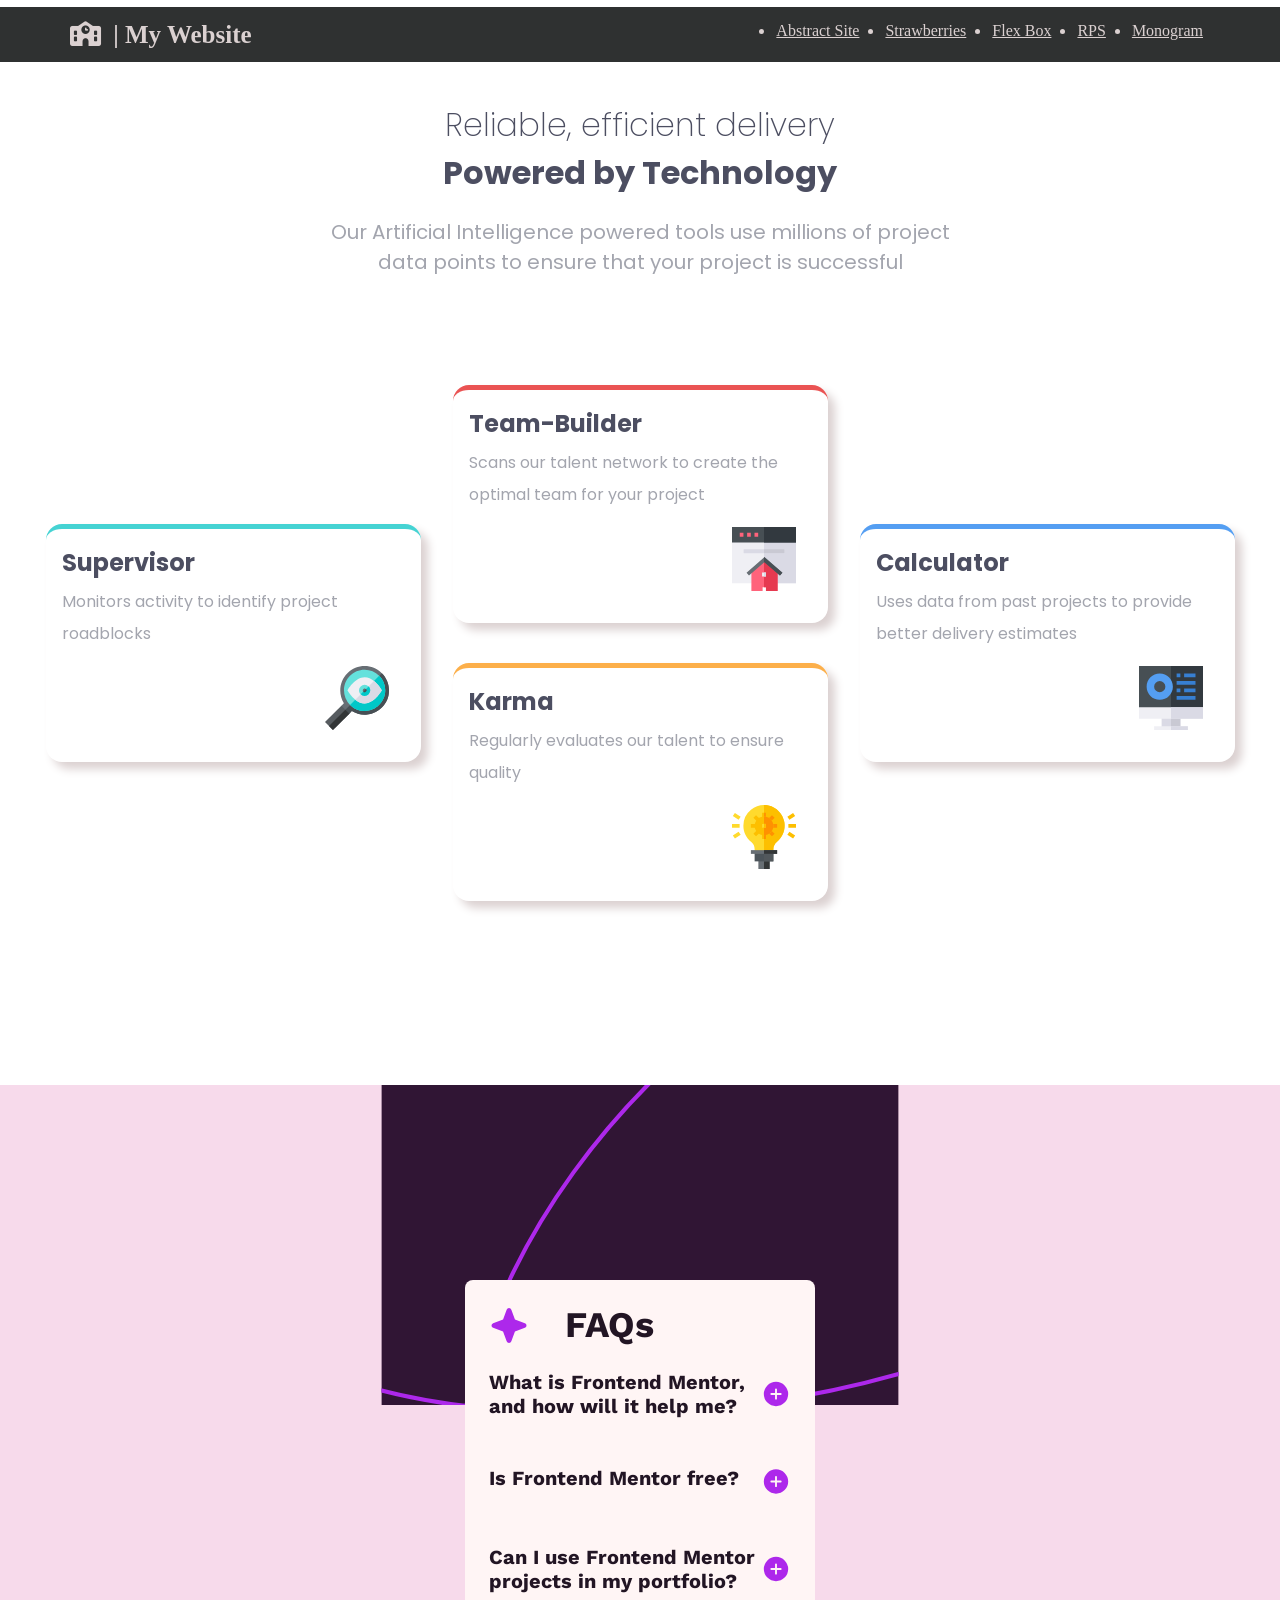
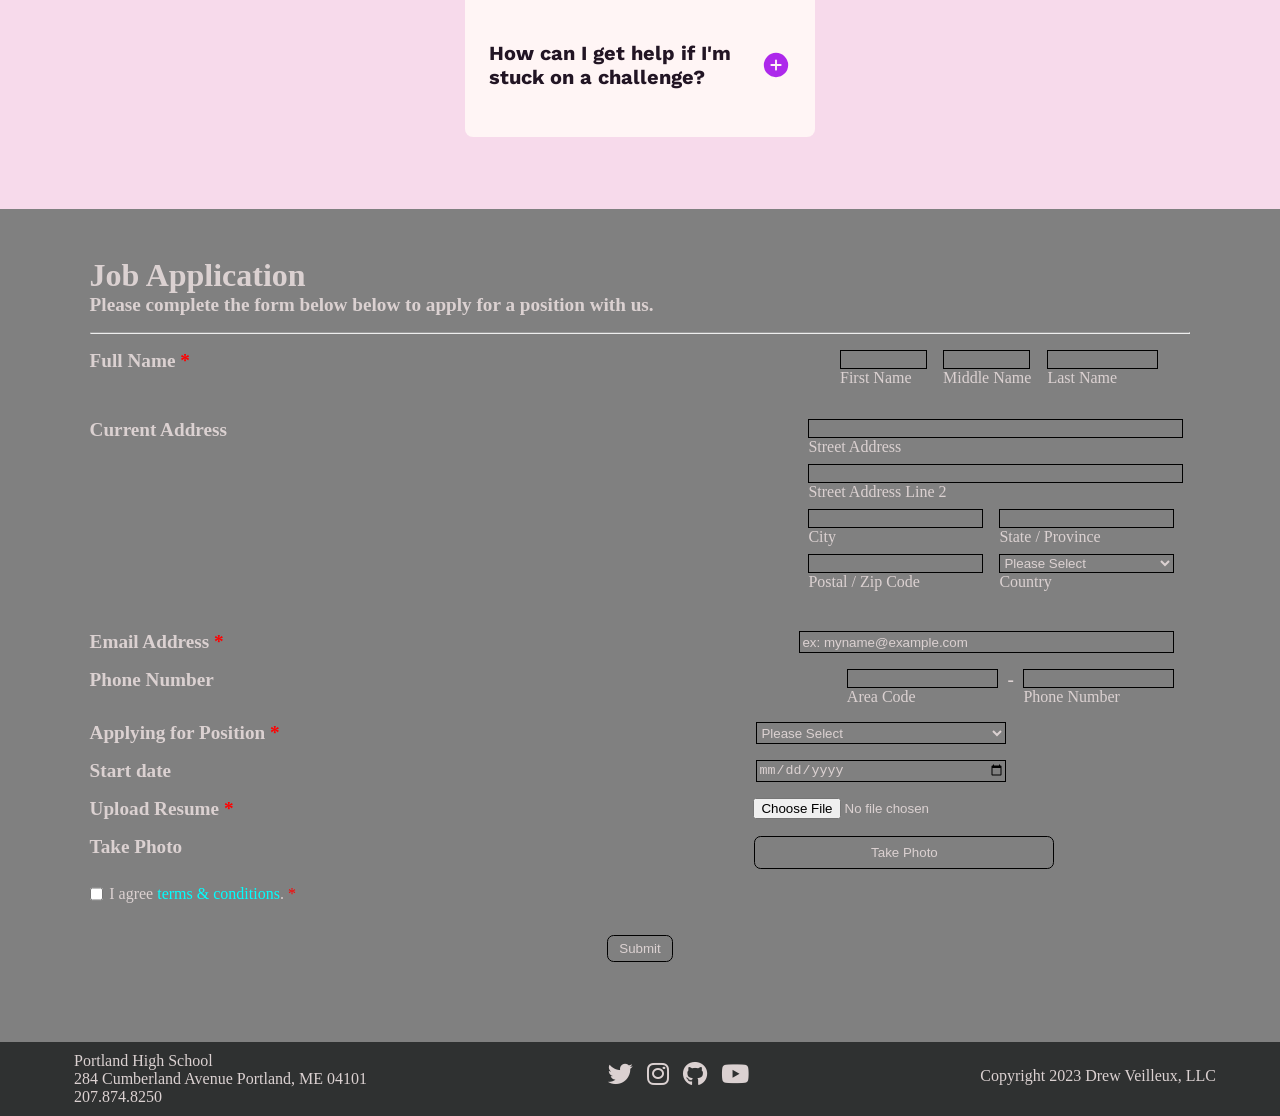
==== index.html @ 66d992e1 "commit" ====
<!DOCTYPE html>
<html lang="en">
<head>
    <meta charset="UTF-8">
    <meta name="viewport" content="width=device-width, initial-scale=1.0">
    <link rel="stylesheet" href="style.css">
    <link rel="stylesheet" href="https://cdnjs.cloudflare.com/ajax/libs/font-awesome/6.4.2/css/all.min.css" integrity="sha512-z3gLpd7yknf1YoNbCzqRKc4qyor8gaKU1qmn+CShxbuBusANI9QpRohGBreCFkKxLhei6S9CQXFEbbKuqLg0DA==" crossorigin="anonymous" referrerpolicy="no-referrer" />
    <link rel="preconnect" href="https://fonts.googleapis.com">
    <link rel="preconnect" href="https://fonts.gstatic.com" crossorigin>
    <link href="https://fonts.googleapis.com/css2?family=Hedvig+Letters+Sans&family=Work+Sans:wght@400;600;700&display=swap" rel="stylesheet">
    <link rel="preconnect" href="https://fonts.googleapis.com">
<link rel="preconnect" href="https://fonts.gstatic.com" crossorigin>
<link href="https://fonts.googleapis.com/css2?family=Poppins:wght@200;400;600&display=swap" rel="stylesheet">
    <title>Drew Veilleux</title>
</head>
<body>
    
    <header>
        <h1 class="header-title"><a class="header-links" href="index.html" target=""><i class="fa-solid fa-school"></i></a> | My Website</h1>
        <div class="hamburger-menu">
            <i class="fa-solid fa-bars"></i>
        </div>
        <div class="hamburger-menu-open">
            <i class="fa-solid fa-bars"></i>
        </div>
        
        <ul class="list">
            <li class="list-item"><a class="header-links" href="./htmls/abstract.html">Abstract Site</a></li>
            <li class="list-item"><a class="header-links" href="./htmls/strawberries.html">Strawberries</a></li>
            <li class="list-item"><a class="header-links" href="./htmls/flex-box.html">Flex Box</a></li>
            <li class="list-item"><a class="header-links" href="./htmls/rps.html">RPS</a></li>
            <li class="list-item"><a class="header-links" href="./htmls/monogram.html">Monogram</a></li>
        </ul>

        

    </header>
    
    <section class="section2">
        <div class="sect2-header">
            <h2>Reliable, efficient delivery</h2>
            <h3>Powered by Technology</h3>
            <p>Our Artificial Intelligence powered tools use millions of project data points to ensure that your project is successful</p>
        </div>
        <div class="sect2-div">
            
            <div class="sect2-container first-cont">
                <h4>Supervisor</h4>
                <p>Monitors activity to identify project roadblocks</p>
                <div class="sect2-img-cont">
                    <img src="./Images/Html-images/icon-supervisor.svg" alt="">
                </div>
            </div>
            <div class="sect2-group-containers">
                <div class="sect2-container second-cont">
                    <h4>Team-Builder</h4>
                    <p>Scans our talent network to create the optimal team for your project</p>
                    <div class="sect2-img-cont">
                        <img src="./Images/Html-images/icon-team-builder.svg" alt="">
                    </div>
                    
                    
                </div>
                <div class="sect2-container third-cont">
                    <h4>Karma</h4>
                    <p>Regularly evaluates our talent to ensure quality</p>
                    <div class="sect2-img-cont">
                        <img src="./Images/Html-images/icon-karma.svg" alt="">
                    </div>      
                </div>
            </div>
            <div class="sect2-container forth-cont">
                <h4>Calculator</h4>
                <p>Uses data from past projects to provide better delivery estimates</p>
                <div class="sect2-img-cont">
                    <img src="./Images/Html-images/icon-calculator.svg" alt="">
                </div>
            </div>
        </div>
    </section>


    <section class="section1">

        <div class="hero-image">
            <img src="./Images/Html-images/background-pattern-mobile.svg" alt="Unavailable">
        </div>

        <div class="hover-div">
            <div class="header-part">
                <img src="./Images/Html-images/icon-star.svg" alt="">
                <h1>FAQs</h1>
            </div>
            <div class="first-group group">
                <div class="header-group">
                    <h2>What is Frontend Mentor, and how will it help me?</h2>
                    <img class="image" src="./Images/Html-images/icon-plus.svg" alt="" id="0">
                    <img class="image-two" src="./Images/Html-images/icon-minus.svg" alt="" id="0">
                </div>
                <div class="text-part">
                    <p class="text">Frontend Mentor offers realistic coding challenges to help developers improve their frontend coding skills with projects in HTML, CSS, and JavaScript. It's suitable for all levels and ideal for portfolio building.</p>
                </div>
            </div>
            <div class="second-group group">
                <div class="header-group">
                    <h2>Is Frontend Mentor free?</h2>
                    <img class="image" src="./Images/Html-images/icon-plus.svg" alt="" id="1">
                    <img class="image-two" src="./Images/Html-images/icon-minus.svg" alt="" id="1">
                </div>
                <div class="text-part">
                    <p class="text">Yes, Frontend Mentor offers both free and premium coding challenges, with the free option providing access to a range of projects suitable for all skill levels.</p>
                </div>
            </div>
            <div class="third-group group">
                <div class="header-group">
                    <h2>Can I use Frontend Mentor projects in my portfolio?</h2>
                    <img class="image" src="./Images/Html-images/icon-plus.svg" alt="" id="2">
                    <img class="image-two" src="./Images/Html-images/icon-minus.svg" alt="" id="2">
                </div>
                <div class="text-part">
                    <p class="text">Yes, you can use projects completed on Frontend Mentor in your portfolio. It's an excellent way to showcase your skills to potential employers!</p>
                </div>
            </div>
            <div class="forth-group group">
                <div class="header-group">
                    <h2>How can I get help if I'm stuck on a challenge?</h2>
                    <img class="image" src="./Images/Html-images/icon-plus.svg" alt="" id="3">
                    <img class="image-two" src="./Images/Html-images/icon-minus.svg" alt="" id="3">
                </div>
                <div class="text-part">
                    <p class="text">The best place to get help is inside Frontend Mentor's Discord community. There's a help channel where you can ask questions and seek support from other community members.</p>
                </div>
            </div>
        </div>
        
        <div class="link-area">
            <div class="link-area-list">
                <div class="list-item"><a class="header-links" href="./htmls/abstract.html">Abstract Site</a></div>
                <div class="list-item"><a class="header-links" href="./htmls/strawberries.html">Strawberries</a></div>
                <div class="list-item"><a class="header-links" href="./htmls/flex-box.html">Flex Box</a></div>
                <div class="list-item"><a class="header-links" href="./htmls/rps.html">RPS</a></div>
                <div class="list-item"><a class="header-links" href="./htmls/monogram.html">Monogram</a></div>
            </div>
        </div>

    </section>

    <main>

        <form action="job-app">
            <div class="job-app">
                <h1>Job Application</h1>
                <p>Please complete the form below below to apply for a position with us.</p>
            </div>
            <hr>
    
            <div class="full-name-sect">
                
                <div class="full-title">
                    <p>Full Name <span style="color: red;">*</span></p>
                </div>
                
                <div class="full-name-divider">
                    <div class="indiv-first">
                        <input size="9" type="text" id="first-name" required>
                        <label for="first-name">First Name</label>
                    </div>
                            
                    <div class="indiv-middle">
                        <input size="9" type="text" name="" id="middle-name" required>
                        <label for="middle-name">Middle Name</label>
                    </div>
                    <div class="indiv-last">
                        <input size="12" type="text" name="" id="last-name" required>
                        <label for="last-name">Last Name</label>
                    </div>
                </div>
                
                    
                    
                
            </div>
    
            <div class="current-address-sect">
                
                <div class="add-title">
                    <p>Current Address</p>
                </div>
                
                <div>
                    <div class="current-address-inner">
                        <div class="top-sect">
                            <div>
                                <input size="45" type="text" id="street-address">
                                <label for="street-address">Street Address</label>
                            </div>
                                
                            <div>
                                <input size="45" type="text" id="street-address2">
                                <label for="street-address2">Street Address Line 2</label>
                            </div>
                                
                        </div>
                            
                        <div class="mid-section-address">
                            <div>
                                <input size="20" type="text" id="city">
                                <label for="city">City</label>
                            </div>
                            <div>
                                <input size="20" type="text" id="state-province">
                                <label for="state-province">State / Province</label>
                            </div>
                                
                        </div>
                        <div class="bottom-section-address">
                            <div>
                                <input size="20" type="text" id="postal-zip">
                                <label for="postal-zip">Postal / Zip Code</label>
                            </div>
                                
                            <div>
                                <select style="width: 175px;" name="Country" class="country-select" required>
                                    <option value="please-select">Please Select</option>
                                    <option value="united-states">United States</option>
                                    <option value="paraguay">Paraguay</option>
                                    <option value="monaco">Monaco</option>
                                    <option value="germany">Germany</option>
                                    <option value="mexico">Mexico</option>
                                        
                                </select>
                                <label for="countrty">Country</label>
                                
                            </div>
                        </div>
                    </div>
                </div>                
                
                
            </div>
    
            <div class="email-address-sect" >
                <p>Email Address <span style="color: red;">*</span></p>
                
                <input size="45" type="email" placeholder="ex: myname@example.com" required>
                
            </div>
    
            <div class="phone-number-sect">
                <p>Phone Number</p>
                
                <div class="phone-num-divider">
                    <div>
                        <input type="text" name="" id="area-code" size="17">
                        <label for="">Area Code</label>
                    </div>
                    <p class="dash-line"> - </p>
                    <div>
                        <input type="text" name="" id="phone-number" size="17">
                        <label for="phone-number">Phone Number</label>
                    </div>
                </div>
                
                    
                
            </div>
    
            <div class="applying-position-sect">
                <p>Applying for Position <span style="color: red;">*</span></p>
                
                <select name="" id="" required>
                    <option value="pkease-select">Please Select</option>
                    <option value="ui-ux-dev">UI/UX Developer</option>
                    <option value="front-end-dev">Front-End Developer</option>
                    <option value="back-end-dev">Back-End Developer</option>
                </select>
                
            </div>
    
            <div class="strt-date-sect">
                <p>Start date</p>
                
                <input type="date">
                
            </div>
    
            <div class="upload-resume-sect">
                <p>Upload Resume <span style="color: red;">*</span></p>
                
                <input type="file" required>
                
            </div>
    
            <div class="take-photo-sect">
                <p>Take Photo</p>
                
                <button>Take Photo</button>
                    
                
            </div>
    
            <div class="agree-terms-sect">
                
                <input type="checkbox" required>
                <label for="checkbox">I agree <a href="" style="color: aqua; text-decoration: none;">terms & conditions</a>. <span style="color: red;">*</span></label>
                
            </div>
    
            <div class="submit-sect">
                
                <input type="submit"></input>
                
            </div>
        </form>

        

    </main>
    
    
    <footer>
        <div class="footer-left">
            <p class="footer-left-text">Portland High School <br> 284 Cumberland Avenue Portland, ME 04101 <br>207.874.8250</p>
        </div>

        <div class="footer-middle">
            <a class="footer-icons" href="https://www.twitter.com"><i class="fa-brands fa-twitter"></i></a>
            <a class="footer-icons" href="https://www.instagram.com"><i class="fa-brands fa-instagram"></i></a>
            <a class="footer-icons" href="https://github.com/drewvex23?tab=repositories"><i class="fa-brands fa-github"></i></a>
            <a class="footer-icons" href="https://www.youtube.com"><i class="fa-brands fa-youtube"></i></a>
        </div>

        <div class="footer-right">
            Copyright 2023 Drew Veilleux, LLC
        </div>
    </footer>
    <script src="./js/html.js"></script>
</body>
</html>
---- style.css ----
* {
    margin: 0px;
    
    color: rgb(219, 209, 209);
    box-sizing: border-box;
}

main p {
    font-weight: bold;
    font-size: 1.2rem;
}

.fa-brands {
    margin: 5px;
    font-size: 25px;
    background-color: inherit;
}

.fa-solid {
    margin: 5px;
    font-size: 25px;
    background-color: inherit;
}


header {
    display: flex;
    justify-content: space-between;
    background-color: rgb(47, 49, 49);
    margin: 7px 0px;
    padding-left: 5%;
    padding-right: 5%;
}


.header-title {
    font-size: 25px;
    background-color: inherit;
    margin: 10px 0px;
}

.list {
    display: flex;
    background-color: inherit;
    margin: 10px 0px;
}

.hamburger-menu {
    display: none;
    background-color: inherit;
}

.hamburger-menu-open {
    display: none;
    background-color: inherit;
}

.link-area {
    display: none;
}

@media (max-width: 1020px) {
    .list {
        display: none;
    }
    header {
        align-items: center;
    }
    .hamburger-menu {
        display: block;
    }
    .hamburger-menu-open {
        display: none;
        background-color: inherit;
    }
    .link-area {
        position: absolute;
        top: 62px;
        left: 0;
        width: 100%;
        font-size: 2em;
        display: block;
        align-items: center;
        font-family: 'Times New Roman', Times, serif;
        display: none;
        border: 1px solid rgb(47, 49, 49);
        background-color: gray;
    }
    .link-area-list {
        display: flex;
        flex-direction: column;
        align-items: center;
        padding: 1em;
        
    }
}







.list-item {
    margin: 5px 12px;
    background-color: inherit;
}

.header-links {
    background-color: inherit;
    border: 1px transparent solid;
}









.section2 {
    padding: 2em;
    display: flex;
    flex-direction: column;
    align-items: center;
}

.sect2-div {
    display: flex;
    flex-direction: row;
    align-items: center;
    padding-top: 3em;
    padding-bottom: 7em;
}

.sect2-header {
    text-align: center;
}

.sect2-header h3 {
    color: #4c4e61;
    font-family: 'Poppins', sans-serif;
    font-size: 2rem;
}

.sect2-header h2 {
    color: #4c4e61;
    font-family: 'Poppins', sans-serif;
    font-weight: 200;
    font-size: 2rem;
}

.sect2-header p {
    color: #a3a5ae;
    font-family: 'Poppins', sans-serif;
    width: 670px;
    font-size: 1.25rem;
    padding: 1em 0;
    padding-bottom: 3em;
}


.sect2-container h4 {
    font-family: 'Poppins', sans-serif;
    font-size: 1.5rem;
    padding-bottom: .25em;
    color: #4c4e61;
}

.sect2-container p {
    color: #a3a5ae;
    font-family: 'Poppins', sans-serif;
    line-height: 2rem;
}

.sect2-img-cont{
    width: 100%;
    display: flex;
    justify-content: flex-end;
    padding: 1em;
}

.sect2-container {
    width: 375px;
    padding: 1em;
    margin-bottom: 1.25em;
    border-top: 5px solid;
    box-shadow: 7px 7px 10px;
    margin-bottom: 2.5em;
    border-radius: 1em;   
}

.first-cont {
    border-color: #45d3d3;
}

.second-cont {
    border-color: #ea5353;
}

.third-cont {
    border-color: #fcaf4a;
}

.forth-cont {
    border-color:  #549ef2;
}

.sect2-group-containers {
    margin: 0 2em;
}


















.section1 {
    font-family: 'Work Sans', sans-serif;
    background-color: #f7daeb;
    height: auto;
    margin: 0;
    padding: 0;
    display: flex;
    flex-direction: column;
    align-items: center;
    
}

.hero-image {
    width: 100%;
    background-color: #f7daeb;
    height: auto;
    padding-bottom: 25em;
}

.hero-image img {
    width: 100%;
    max-height: 20em;
}

.hover-div {
    width: 350px;
    display: flex;
    flex-direction: column;
    position: absolute;
    top: 80em;
    border-radius: .5em;
    padding: 0 1.5em;
    background-color: #fff5f5;
}

.header-part {
    display: flex;
    align-items: center;
    font-size: 1.5rem;
    padding: 1em 0;
    background-color: inherit;
}

.header-part h1 {
    margin-left: 1em;
    background-color: inherit;
    color: #221524;
}

.header-part img {
    background-color: inherit;
}

.header-group {
    background-color: inherit;
    display: flex;
    justify-content: space-between;
}

.header-group h2 {
    background-color: inherit;
    color: #221524;
    font-size: 1.25rem;
    width: 53vw;
}

.header-group img {
    background-color: inherit;
}

.group {
    background-color: inherit;
    margin-bottom: 3em;
}

.text-part {
    background-color: inherit;
}

.text-part p {
    background-color: inherit;
    color: #7a697d;
    display: none;
    margin-top: 1.5em;
    line-height: 1.5em;
    width: 310px;
}

.header-group .image-two {
    display: none;
}







@media (max-width: 1210px) {
    .sect2-header p {
        width: 390px;
    }
    .sect2-div {
        flex-direction: column;
    }
    .hover-div {
        top: 115em;
    }
}







input {
    display: block;
    border: 1px black solid;
    background-color: gray;
}

select {
    display: block;
    background-color: gray;
}

main {
    display: flex;
    flex-direction: column;
    padding: 0 7vw;
    background-color: gray;
    padding-bottom: 5em;
    padding-top: 2em;
}

.job-app {
    padding: 1em 0;
    background-color: gray;
}

.full-name-sect {
    display: flex;
    flex-direction: row;
    width: 100%;
    justify-content: space-between;
    padding: 1em 0;
    padding-bottom: 2em;
    background-color: gray;
}

.full-name-divider {
    display: flex;
    flex-direction: row;
    margin-right: 1em;
    background-color: gray;
}

.full-name-divider div {
    margin-right: 1em;
    background-color: gray;
}


 
.current-address-sect {
    display: flex;
    justify-content: space-between;
    padding-bottom: 2em;
    background-color: gray;
}

.current-address-inner {
    width: 100%;
    padding-bottom: .5em;
    background-color: gray;
}

.top-sect {
    width: 100%;
    background-color: gray;
}

.top-sect div {
    padding-bottom: .5em;
    background-color: gray;
}

.mid-section-address {
    display: flex;
    background-color: gray;
}

.mid-section-address div {
    padding-right: 1em;
    padding-bottom: .5em;
    background-color: gray;
}

.bottom-section-address {
    display: flex;
    background-color: gray;
}

.bottom-section-address div {
    padding-right: 1em;
    background-color: gray;
}

.country-select {
    width: 205px;
    border: 1px black solid;
    background-color: gray;
}

.email-address-sect {
    display: flex;
    justify-content: space-between;
    padding-right: 1em;
    padding-bottom: 1em;
    background-color: gray;
}

.phone-number-sect {
    display: flex;
    justify-content: space-between;
    padding-right: 1em;
    padding-bottom: 1em;
    background-color: gray;
}

.phone-number-sect{
    display: flex;
    background-color: gray;
}

.phone-num-divider {
    display: flex;
    background-color: gray;
}

::placeholder {
    color: rgb(219, 209, 209);
    background-color: gray;
}

.dash-line {
    padding: 0 .5em;
    
}

.applying-position-sect {
    display: flex;
    justify-content: space-between;
    padding-right: 11.5em;
    padding-bottom: 1em;
    
}

.applying-position-sect select {
    border: 1px black solid;
    width: 250px;
    
}

.strt-date-sect {
    display: flex;
    justify-content: space-between;
    padding-right: 11.5em;
    padding-bottom: 1em;
}

.strt-date-sect input {
    width: 250px;
}

.upload-resume-sect {
    display: flex;
    justify-content: space-between;
    padding-bottom: 1em;
    padding-right: 11.5em;
}

.upload-resume-sect input {
    border: none;
}

.take-photo-sect {
    display: flex;
    justify-content: space-between;
    padding-right: 8.5em;
    padding-bottom: 1em;
}

.take-photo-sect button {
    width: 300px;
    height: 2.5em;
    border: 1px black solid;
    border-radius: .5em;
    background-color: gray;
}

.agree-terms-sect{
    display: flex;
}

.agree-terms-sect input {
    margin-right: .5em;
}

.agree-terms-sect {
    padding-bottom: 2em;
}

.submit-sect{
    display: flex;
    width: 100%;
    justify-content: center;
}

.submit-sect input {
    height: 2em;
    width: 5em;
    border-radius: .5em;
}











footer {
    display: flex;
    justify-content: space-between;
    background-color: rgb(47, 49, 49);
    
    padding-left: 5%;
    padding-right: 5%;
   
}

.footer-left {
    background-color: inherit;
    background-color: rgb(47, 49, 49);
}

.footer-left-text {
    background-color: inherit;
    margin: 10px;
    background-color: rgb(47, 49, 49);
}

.footer-middle {
    background-color: inherit;
    padding-top: 15px;
}

.footer-icons {
    background-color: inherit;
    
}

.footer-right {
    background-color: inherit;
    padding-top: 25px;
}

.header-links:hover {
    border: 1px rgb(219, 209, 209) solid;
    font-style: italic;
    font-weight: bold;
}
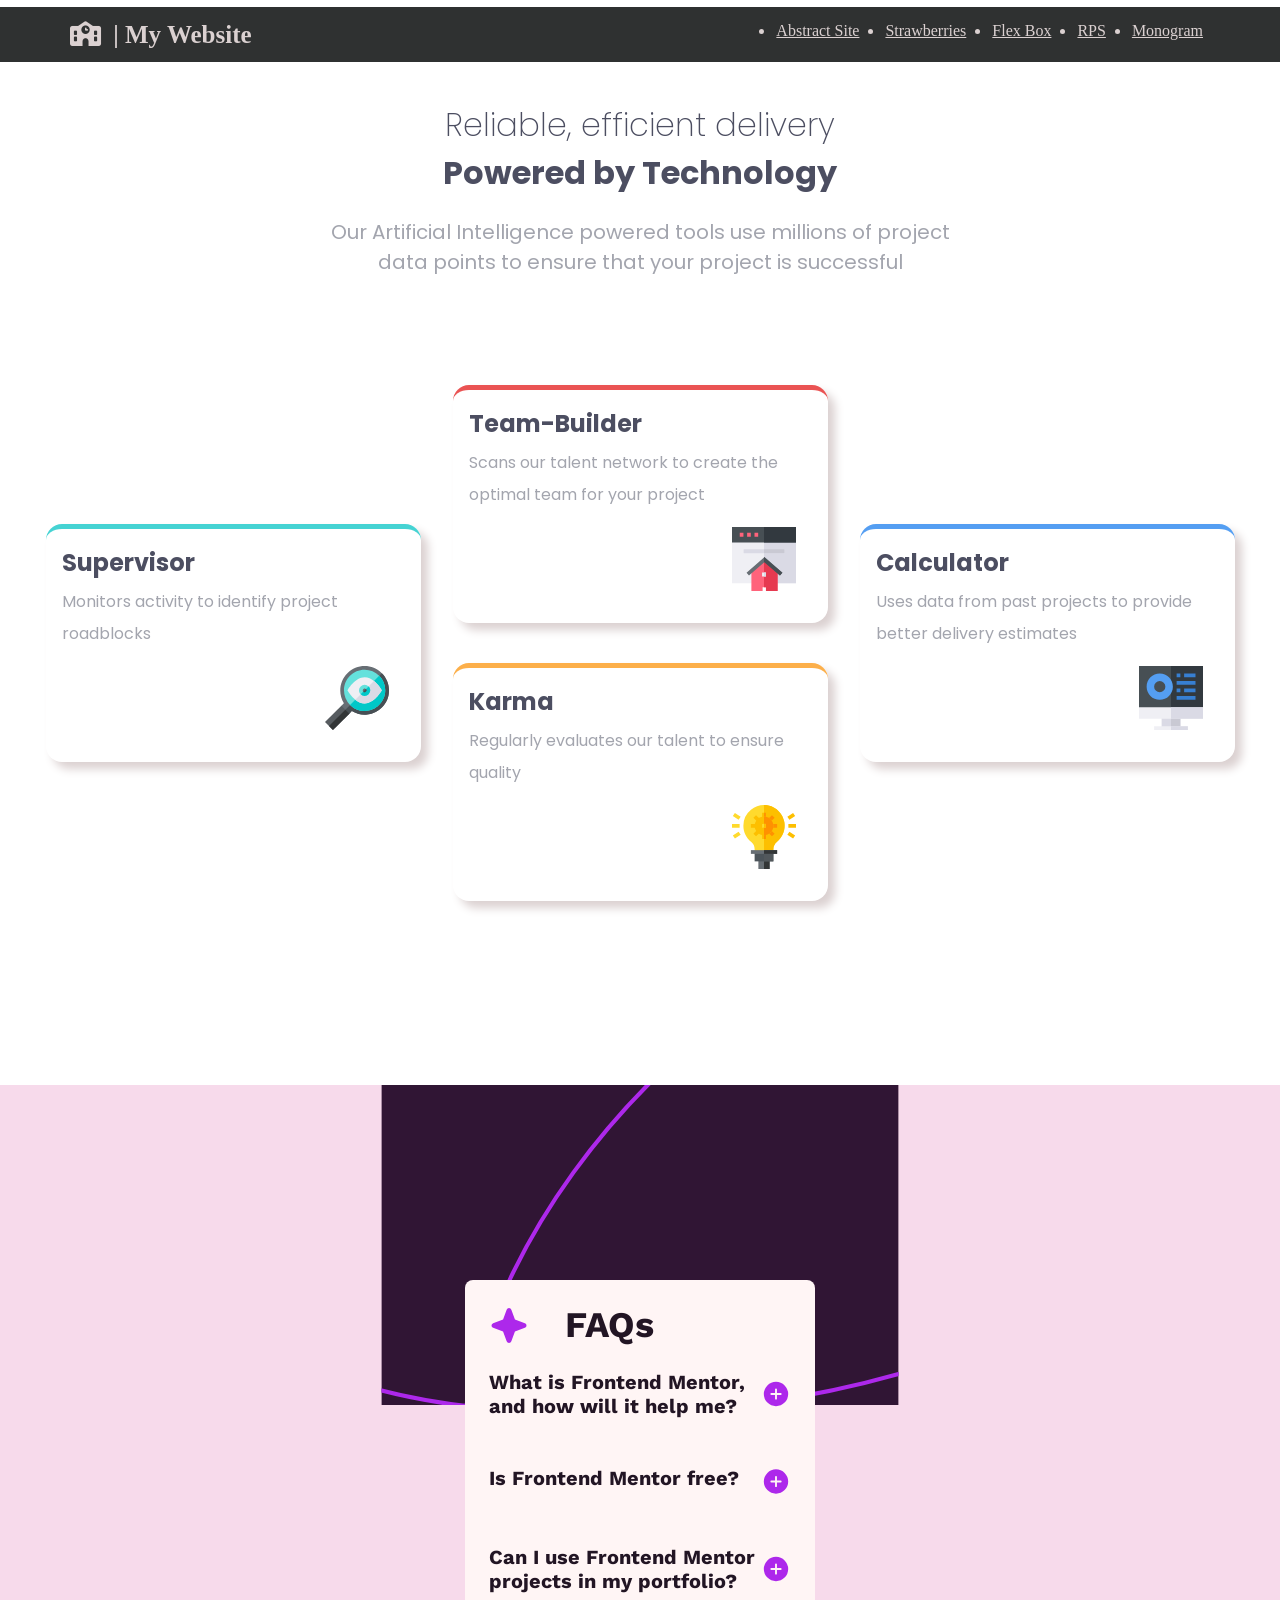
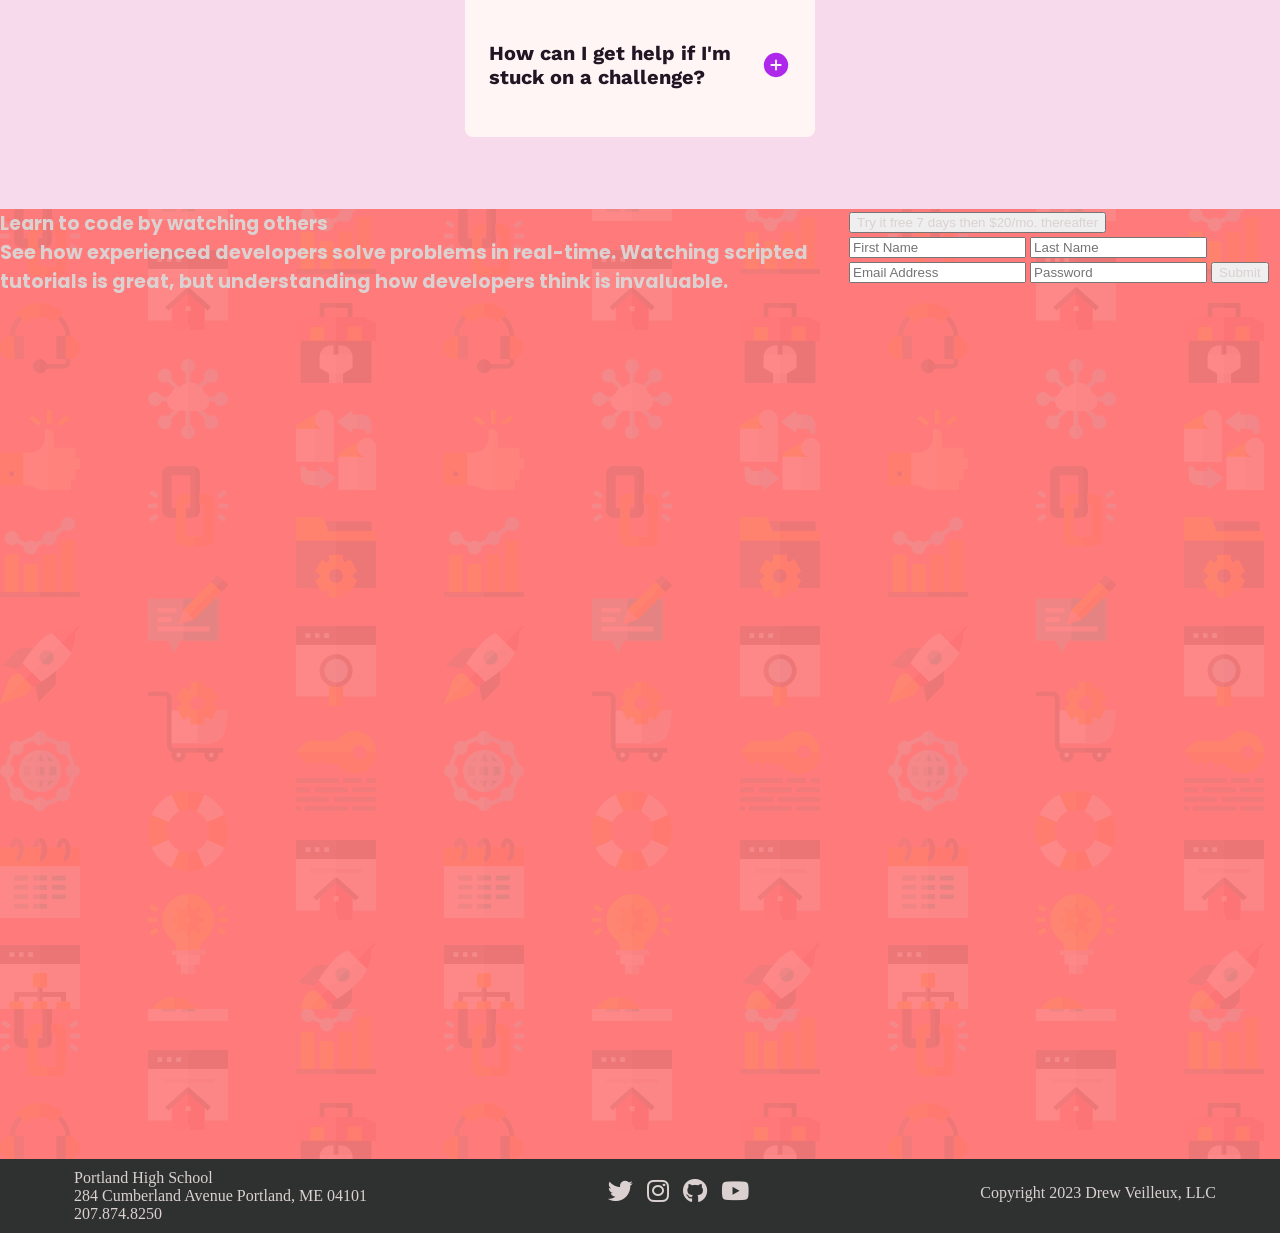
==== commit 461e2287: "commit" ====
--- a/index.html
+++ b/index.html
@@ -9,8 +9,11 @@
     <link rel="preconnect" href="https://fonts.gstatic.com" crossorigin>
     <link href="https://fonts.googleapis.com/css2?family=Hedvig+Letters+Sans&family=Work+Sans:wght@400;600;700&display=swap" rel="stylesheet">
     <link rel="preconnect" href="https://fonts.googleapis.com">
-<link rel="preconnect" href="https://fonts.gstatic.com" crossorigin>
-<link href="https://fonts.googleapis.com/css2?family=Poppins:wght@200;400;600&display=swap" rel="stylesheet">
+    <link rel="preconnect" href="https://fonts.gstatic.com" crossorigin>
+    <link href="https://fonts.googleapis.com/css2?family=Poppins:wght@200;400;600&display=swap" rel="stylesheet">
+    <link rel="preconnect" href="https://fonts.googleapis.com">
+    <link rel="preconnect" href="https://fonts.gstatic.com" crossorigin>
+    <link href="https://fonts.googleapis.com/css2?family=Poppins:wght@400;500;600;700&display=swap" rel="stylesheet">
     <title>Drew Veilleux</title>
 </head>
 <body>
@@ -76,6 +79,7 @@
                     <img src="./Images/Html-images/icon-calculator.svg" alt="">
                 </div>
             </div>
+            
         </div>
     </section>
 
@@ -147,173 +151,21 @@
 
     <main>
 
-        <form action="job-app">
-            <div class="job-app">
-                <h1>Job Application</h1>
-                <p>Please complete the form below below to apply for a position with us.</p>
-            </div>
-            <hr>
-    
-            <div class="full-name-sect">
-                
-                <div class="full-title">
-                    <p>Full Name <span style="color: red;">*</span></p>
-                </div>
-                
-                <div class="full-name-divider">
-                    <div class="indiv-first">
-                        <input size="9" type="text" id="first-name" required>
-                        <label for="first-name">First Name</label>
-                    </div>
-                            
-                    <div class="indiv-middle">
-                        <input size="9" type="text" name="" id="middle-name" required>
-                        <label for="middle-name">Middle Name</label>
-                    </div>
-                    <div class="indiv-last">
-                        <input size="12" type="text" name="" id="last-name" required>
-                        <label for="last-name">Last Name</label>
-                    </div>
-                </div>
-                
-                    
-                    
-                
-            </div>
-    
-            <div class="current-address-sect">
-                
-                <div class="add-title">
-                    <p>Current Address</p>
-                </div>
-                
-                <div>
-                    <div class="current-address-inner">
-                        <div class="top-sect">
-                            <div>
-                                <input size="45" type="text" id="street-address">
-                                <label for="street-address">Street Address</label>
-                            </div>
-                                
-                            <div>
-                                <input size="45" type="text" id="street-address2">
-                                <label for="street-address2">Street Address Line 2</label>
-                            </div>
-                                
-                        </div>
-                            
-                        <div class="mid-section-address">
-                            <div>
-                                <input size="20" type="text" id="city">
-                                <label for="city">City</label>
-                            </div>
-                            <div>
-                                <input size="20" type="text" id="state-province">
-                                <label for="state-province">State / Province</label>
-                            </div>
-                                
-                        </div>
-                        <div class="bottom-section-address">
-                            <div>
-                                <input size="20" type="text" id="postal-zip">
-                                <label for="postal-zip">Postal / Zip Code</label>
-                            </div>
-                                
-                            <div>
-                                <select style="width: 175px;" name="Country" class="country-select" required>
-                                    <option value="please-select">Please Select</option>
-                                    <option value="united-states">United States</option>
-                                    <option value="paraguay">Paraguay</option>
-                                    <option value="monaco">Monaco</option>
-                                    <option value="germany">Germany</option>
-                                    <option value="mexico">Mexico</option>
-                                        
-                                </select>
-                                <label for="countrty">Country</label>
-                                
-                            </div>
-                        </div>
-                    </div>
-                </div>                
-                
-                
-            </div>
-    
-            <div class="email-address-sect" >
-                <p>Email Address <span style="color: red;">*</span></p>
-                
-                <input size="45" type="email" placeholder="ex: myname@example.com" required>
-                
-            </div>
-    
-            <div class="phone-number-sect">
-                <p>Phone Number</p>
-                
-                <div class="phone-num-divider">
-                    <div>
-                        <input type="text" name="" id="area-code" size="17">
-                        <label for="">Area Code</label>
-                    </div>
-                    <p class="dash-line"> - </p>
-                    <div>
-                        <input type="text" name="" id="phone-number" size="17">
-                        <label for="phone-number">Phone Number</label>
-                    </div>
-                </div>
-                
-                    
-                
-            </div>
-    
-            <div class="applying-position-sect">
-                <p>Applying for Position <span style="color: red;">*</span></p>
-                
-                <select name="" id="" required>
-                    <option value="pkease-select">Please Select</option>
-                    <option value="ui-ux-dev">UI/UX Developer</option>
-                    <option value="front-end-dev">Front-End Developer</option>
-                    <option value="back-end-dev">Back-End Developer</option>
-                </select>
-                
-            </div>
-    
-            <div class="strt-date-sect">
-                <p>Start date</p>
-                
-                <input type="date">
-                
-            </div>
-    
-            <div class="upload-resume-sect">
-                <p>Upload Resume <span style="color: red;">*</span></p>
-                
-                <input type="file" required>
-                
-            </div>
-    
-            <div class="take-photo-sect">
-                <p>Take Photo</p>
-                
-                <button>Take Photo</button>
-                    
-                
-            </div>
-    
-            <div class="agree-terms-sect">
-                
-                <input type="checkbox" required>
-                <label for="checkbox">I agree <a href="" style="color: aqua; text-decoration: none;">terms & conditions</a>. <span style="color: red;">*</span></label>
-                
-            </div>
-    
-            <div class="submit-sect">
-                
-                <input type="submit"></input>
-                
-            </div>
-        </form>
+        <div class="explanation-sect">
+            <h3>Learn to code by watching others</h3>
+            <p>See how experienced developers solve problems in real-time. Watching scripted tutorials is great, but understanding how developers think is invaluable.</p>
+        </div>
 
-        
+        <div class="form-sect">
+            <button>Try it free 7 days then $20/mo. thereafter</button>
+            <form class="the-form" action="sign-up">
+                <input class="first-name" type="text" id="first-name" required placeholder="First Name">
+                <input class="last-name" type="text" id="last-name" required placeholder="Last Name">
+                <input class="email-address" type="email" id="email-address" required placeholder="Email Address">
+                <input class="password" type="password" id="password" required placeholder="Password">
+                <input class="submit-btn" type="submit" required placeholder="CLAIM YOUR FREE TRIAL">
+            </form>
+        </div>
 
     </main>
     
--- a/style.css
+++ b/style.css
@@ -23,6 +23,11 @@
 }
 
 
+
+
+
+
+
 header {
     display: flex;
     justify-content: space-between;
@@ -57,6 +62,279 @@
 
 .link-area {
     display: none;
+}
+
+.list-item {
+    margin: 5px 12px;
+    background-color: inherit;
+}
+
+.header-links {
+    background-color: inherit;
+    border: 1px transparent solid;
+}
+
+
+
+
+
+
+
+.section2 {
+    padding: 2em;
+    display: flex;
+    flex-direction: column;
+    align-items: center;
+}
+
+.sect2-div {
+    display: flex;
+    flex-direction: row;
+    align-items: center;
+    padding-top: 3em;
+    padding-bottom: 7em;
+}
+
+.sect2-header {
+    text-align: center;
+}
+
+.sect2-header h3 {
+    color: #4c4e61;
+    font-family: 'Poppins', sans-serif;
+    font-size: 2rem;
+}
+
+.sect2-header h2 {
+    color: #4c4e61;
+    font-family: 'Poppins', sans-serif;
+    font-weight: 200;
+    font-size: 2rem;
+}
+
+.sect2-header p {
+    color: #a3a5ae;
+    font-family: 'Poppins', sans-serif;
+    width: 670px;
+    font-size: 1.25rem;
+    padding: 1em 0;
+    padding-bottom: 3em;
+}
+
+
+.sect2-container h4 {
+    font-family: 'Poppins', sans-serif;
+    font-size: 1.5rem;
+    padding-bottom: .25em;
+    color: #4c4e61;
+}
+
+.sect2-container p {
+    color: #a3a5ae;
+    font-family: 'Poppins', sans-serif;
+    line-height: 2rem;
+}
+
+.sect2-img-cont{
+    width: 100%;
+    display: flex;
+    justify-content: flex-end;
+    padding: 1em;
+}
+
+.sect2-container {
+    width: 375px;
+    padding: 1em;
+    margin-bottom: 1.25em;
+    border-top: 5px solid;
+    box-shadow: 7px 7px 10px;
+    margin-bottom: 2.5em;
+    border-radius: 1em;   
+}
+
+.first-cont {
+    border-color: #45d3d3;
+}
+
+.second-cont {
+    border-color: #ea5353;
+}
+
+.third-cont {
+    border-color: #fcaf4a;
+}
+
+.forth-cont {
+    border-color:  #549ef2;
+}
+
+.sect2-group-containers {
+    margin: 0 2em;
+}
+
+
+
+
+
+
+
+.section1 {
+    font-family: 'Work Sans', sans-serif;
+    background-color: #f7daeb;
+    height: auto;
+    margin: 0;
+    padding: 0;
+    display: flex;
+    flex-direction: column;
+    align-items: center;
+    
+}
+
+.hero-image {
+    width: 100%;
+    background-color: #f7daeb;
+    height: auto;
+    padding-bottom: 25em;
+}
+
+.hero-image img {
+    width: 100%;
+    max-height: 20em;
+}
+
+.hover-div {
+    width: 350px;
+    display: flex;
+    flex-direction: column;
+    position: absolute;
+    top: 80em;
+    border-radius: .5em;
+    padding: 0 1.5em;
+    background-color: #fff5f5;
+}
+
+.header-part {
+    display: flex;
+    align-items: center;
+    font-size: 1.5rem;
+    padding: 1em 0;
+    background-color: inherit;
+}
+
+.header-part h1 {
+    margin-left: 1em;
+    background-color: inherit;
+    color: #221524;
+}
+
+.header-part img {
+    background-color: inherit;
+}
+
+.header-group {
+    background-color: inherit;
+    display: flex;
+    justify-content: space-between;
+}
+
+.header-group h2 {
+    background-color: inherit;
+    color: #221524;
+    font-size: 1.25rem;
+    width: 53vw;
+}
+
+.header-group img {
+    background-color: inherit;
+}
+
+.group {
+    background-color: inherit;
+    margin-bottom: 3em;
+}
+
+.text-part {
+    background-color: inherit;
+}
+
+.text-part p {
+    background-color: inherit;
+    color: #7a697d;
+    display: none;
+    margin-top: 1.5em;
+    line-height: 1.5em;
+    width: 310px;
+}
+
+.header-group .image-two {
+    display: none;
+}
+
+
+
+
+
+
+
+main {
+    background-image: url('./Images/Html-images/bg-intro-desktop.png');
+    background-color: hsl(0, 100%, 74%);
+    height: 950px;
+    display: flex;
+    font-family: 'Poppins', sans-serif;
+}
+
+
+
+
+
+
+
+@media (max-width: 1210px) {
+    main {
+        flex-direction: column;
+        align-items: center;
+    }
+
+    .form-sect {
+        width: 375px;
+        display: flex;
+        flex-direction: column;
+        align-items: center;
+        border: 1px black solid;
+    }
+
+    .the-form {
+        width: 350px;
+        height: 400px;
+        padding: 1.5em;
+        background-color: white;
+    }
+
+    .the-form input {
+        height: 50px;
+        width: 100%;
+        padding: 1em;
+        font-family: 'Poppins', sans-serif;
+        font-weight: 600;
+    }
+
+    .form-sect button {
+        width: 350px;
+        height: 80px;
+        background-color: hsl(248, 32%, 49%);
+        font-family: 'Poppins', sans-serif;
+    }
+
+    .first-name {
+        width: 100%;
+    }
+
+    .submit-btn {
+        font-family: 'Poppins', sans-serif;
+        font-weight: 600;
+        background-color: hsl(154, 59%, 51%);
+    }
 }
 
 @media (max-width: 1020px) {
@@ -95,237 +373,6 @@
     }
 }
 
-
-
-
-
-
-
-.list-item {
-    margin: 5px 12px;
-    background-color: inherit;
-}
-
-.header-links {
-    background-color: inherit;
-    border: 1px transparent solid;
-}
-
-
-
-
-
-
-
-
-
-.section2 {
-    padding: 2em;
-    display: flex;
-    flex-direction: column;
-    align-items: center;
-}
-
-.sect2-div {
-    display: flex;
-    flex-direction: row;
-    align-items: center;
-    padding-top: 3em;
-    padding-bottom: 7em;
-}
-
-.sect2-header {
-    text-align: center;
-}
-
-.sect2-header h3 {
-    color: #4c4e61;
-    font-family: 'Poppins', sans-serif;
-    font-size: 2rem;
-}
-
-.sect2-header h2 {
-    color: #4c4e61;
-    font-family: 'Poppins', sans-serif;
-    font-weight: 200;
-    font-size: 2rem;
-}
-
-.sect2-header p {
-    color: #a3a5ae;
-    font-family: 'Poppins', sans-serif;
-    width: 670px;
-    font-size: 1.25rem;
-    padding: 1em 0;
-    padding-bottom: 3em;
-}
-
-
-.sect2-container h4 {
-    font-family: 'Poppins', sans-serif;
-    font-size: 1.5rem;
-    padding-bottom: .25em;
-    color: #4c4e61;
-}
-
-.sect2-container p {
-    color: #a3a5ae;
-    font-family: 'Poppins', sans-serif;
-    line-height: 2rem;
-}
-
-.sect2-img-cont{
-    width: 100%;
-    display: flex;
-    justify-content: flex-end;
-    padding: 1em;
-}
-
-.sect2-container {
-    width: 375px;
-    padding: 1em;
-    margin-bottom: 1.25em;
-    border-top: 5px solid;
-    box-shadow: 7px 7px 10px;
-    margin-bottom: 2.5em;
-    border-radius: 1em;   
-}
-
-.first-cont {
-    border-color: #45d3d3;
-}
-
-.second-cont {
-    border-color: #ea5353;
-}
-
-.third-cont {
-    border-color: #fcaf4a;
-}
-
-.forth-cont {
-    border-color:  #549ef2;
-}
-
-.sect2-group-containers {
-    margin: 0 2em;
-}
-
-
-
-
-
-
-
-
-
-
-
-
-
-
-
-
-
-
-.section1 {
-    font-family: 'Work Sans', sans-serif;
-    background-color: #f7daeb;
-    height: auto;
-    margin: 0;
-    padding: 0;
-    display: flex;
-    flex-direction: column;
-    align-items: center;
-    
-}
-
-.hero-image {
-    width: 100%;
-    background-color: #f7daeb;
-    height: auto;
-    padding-bottom: 25em;
-}
-
-.hero-image img {
-    width: 100%;
-    max-height: 20em;
-}
-
-.hover-div {
-    width: 350px;
-    display: flex;
-    flex-direction: column;
-    position: absolute;
-    top: 80em;
-    border-radius: .5em;
-    padding: 0 1.5em;
-    background-color: #fff5f5;
-}
-
-.header-part {
-    display: flex;
-    align-items: center;
-    font-size: 1.5rem;
-    padding: 1em 0;
-    background-color: inherit;
-}
-
-.header-part h1 {
-    margin-left: 1em;
-    background-color: inherit;
-    color: #221524;
-}
-
-.header-part img {
-    background-color: inherit;
-}
-
-.header-group {
-    background-color: inherit;
-    display: flex;
-    justify-content: space-between;
-}
-
-.header-group h2 {
-    background-color: inherit;
-    color: #221524;
-    font-size: 1.25rem;
-    width: 53vw;
-}
-
-.header-group img {
-    background-color: inherit;
-}
-
-.group {
-    background-color: inherit;
-    margin-bottom: 3em;
-}
-
-.text-part {
-    background-color: inherit;
-}
-
-.text-part p {
-    background-color: inherit;
-    color: #7a697d;
-    display: none;
-    margin-top: 1.5em;
-    line-height: 1.5em;
-    width: 310px;
-}
-
-.header-group .image-two {
-    display: none;
-}
-
-
-
-
-
-
-
 @media (max-width: 1210px) {
     .sect2-header p {
         width: 390px;
@@ -334,229 +381,9 @@
         flex-direction: column;
     }
     .hover-div {
-        top: 115em;
-    }
-}
-
-
-
-
-
-
-
-input {
-    display: block;
-    border: 1px black solid;
-    background-color: gray;
-}
-
-select {
-    display: block;
-    background-color: gray;
-}
-
-main {
-    display: flex;
-    flex-direction: column;
-    padding: 0 7vw;
-    background-color: gray;
-    padding-bottom: 5em;
-    padding-top: 2em;
-}
-
-.job-app {
-    padding: 1em 0;
-    background-color: gray;
-}
-
-.full-name-sect {
-    display: flex;
-    flex-direction: row;
-    width: 100%;
-    justify-content: space-between;
-    padding: 1em 0;
-    padding-bottom: 2em;
-    background-color: gray;
-}
-
-.full-name-divider {
-    display: flex;
-    flex-direction: row;
-    margin-right: 1em;
-    background-color: gray;
-}
-
-.full-name-divider div {
-    margin-right: 1em;
-    background-color: gray;
-}
-
-
- 
-.current-address-sect {
-    display: flex;
-    justify-content: space-between;
-    padding-bottom: 2em;
-    background-color: gray;
-}
-
-.current-address-inner {
-    width: 100%;
-    padding-bottom: .5em;
-    background-color: gray;
-}
-
-.top-sect {
-    width: 100%;
-    background-color: gray;
-}
-
-.top-sect div {
-    padding-bottom: .5em;
-    background-color: gray;
-}
-
-.mid-section-address {
-    display: flex;
-    background-color: gray;
-}
-
-.mid-section-address div {
-    padding-right: 1em;
-    padding-bottom: .5em;
-    background-color: gray;
-}
-
-.bottom-section-address {
-    display: flex;
-    background-color: gray;
-}
-
-.bottom-section-address div {
-    padding-right: 1em;
-    background-color: gray;
-}
-
-.country-select {
-    width: 205px;
-    border: 1px black solid;
-    background-color: gray;
-}
-
-.email-address-sect {
-    display: flex;
-    justify-content: space-between;
-    padding-right: 1em;
-    padding-bottom: 1em;
-    background-color: gray;
-}
-
-.phone-number-sect {
-    display: flex;
-    justify-content: space-between;
-    padding-right: 1em;
-    padding-bottom: 1em;
-    background-color: gray;
-}
-
-.phone-number-sect{
-    display: flex;
-    background-color: gray;
-}
-
-.phone-num-divider {
-    display: flex;
-    background-color: gray;
-}
-
-::placeholder {
-    color: rgb(219, 209, 209);
-    background-color: gray;
-}
-
-.dash-line {
-    padding: 0 .5em;
-    
-}
-
-.applying-position-sect {
-    display: flex;
-    justify-content: space-between;
-    padding-right: 11.5em;
-    padding-bottom: 1em;
-    
-}
-
-.applying-position-sect select {
-    border: 1px black solid;
-    width: 250px;
-    
-}
-
-.strt-date-sect {
-    display: flex;
-    justify-content: space-between;
-    padding-right: 11.5em;
-    padding-bottom: 1em;
-}
-
-.strt-date-sect input {
-    width: 250px;
-}
-
-.upload-resume-sect {
-    display: flex;
-    justify-content: space-between;
-    padding-bottom: 1em;
-    padding-right: 11.5em;
-}
-
-.upload-resume-sect input {
-    border: none;
-}
-
-.take-photo-sect {
-    display: flex;
-    justify-content: space-between;
-    padding-right: 8.5em;
-    padding-bottom: 1em;
-}
-
-.take-photo-sect button {
-    width: 300px;
-    height: 2.5em;
-    border: 1px black solid;
-    border-radius: .5em;
-    background-color: gray;
-}
-
-.agree-terms-sect{
-    display: flex;
-}
-
-.agree-terms-sect input {
-    margin-right: .5em;
-}
-
-.agree-terms-sect {
-    padding-bottom: 2em;
-}
-
-.submit-sect{
-    display: flex;
-    width: 100%;
-    justify-content: center;
-}
-
-.submit-sect input {
-    height: 2em;
-    width: 5em;
-    border-radius: .5em;
-}
-
-
-
-
+        top: 112em;
+    }
+}
 
 
 
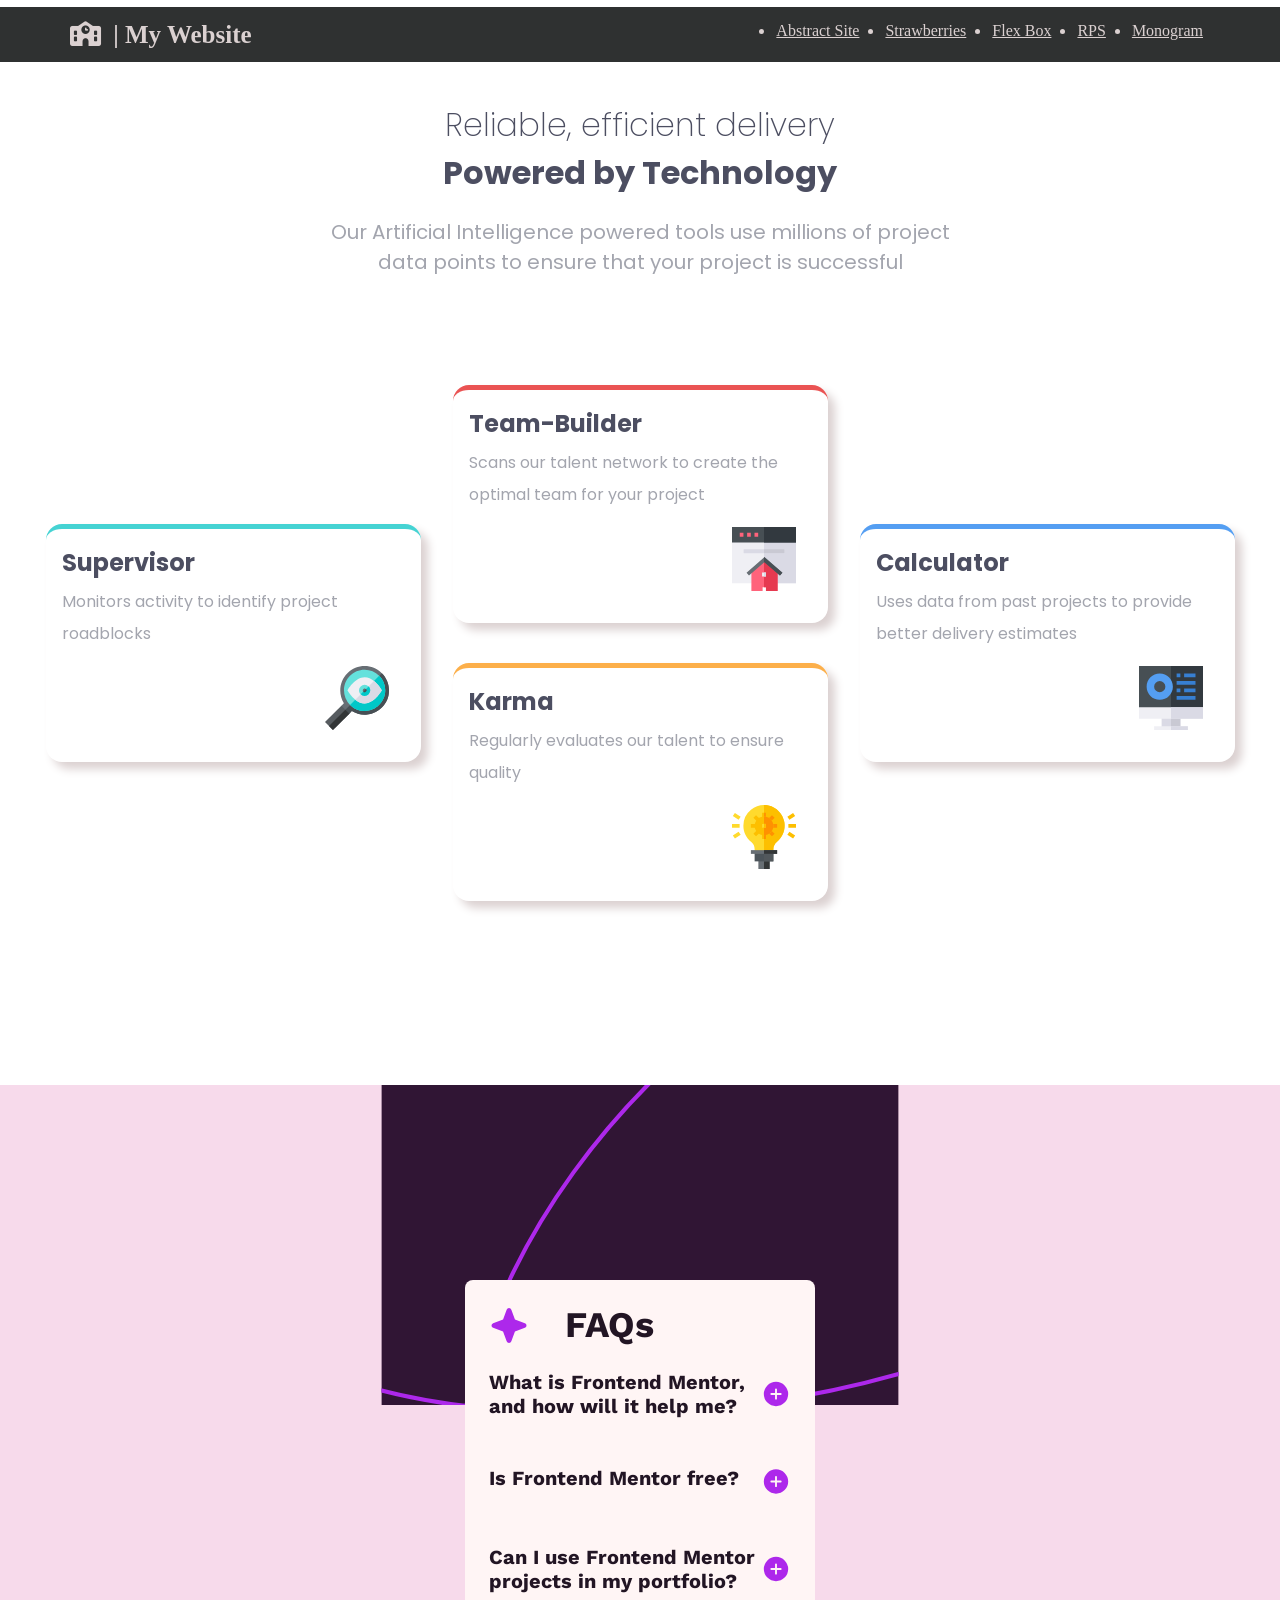
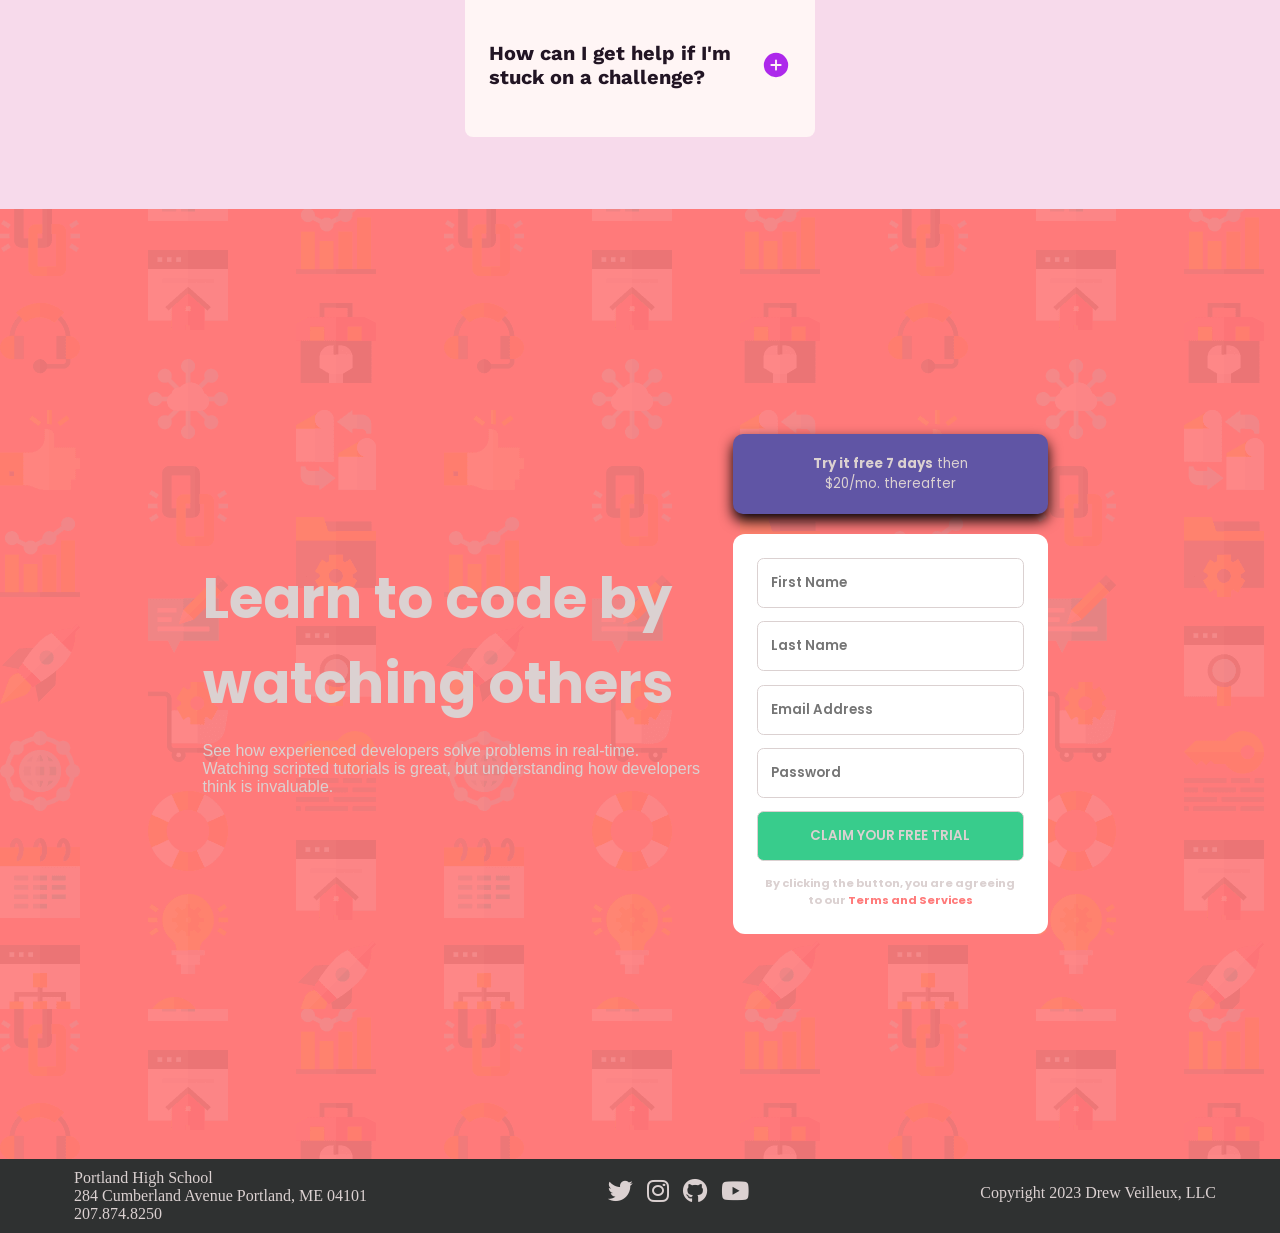
==== commit b39ecfe6: "commit" ====
--- a/index.html
+++ b/index.html
@@ -157,14 +157,16 @@
         </div>
 
         <div class="form-sect">
-            <button>Try it free 7 days then $20/mo. thereafter</button>
+            <button><span class="span-btn-text">Try it free 7 days</span> then $20/mo. thereafter</button>
             <form class="the-form" action="sign-up">
                 <input class="first-name" type="text" id="first-name" required placeholder="First Name">
                 <input class="last-name" type="text" id="last-name" required placeholder="Last Name">
                 <input class="email-address" type="email" id="email-address" required placeholder="Email Address">
                 <input class="password" type="password" id="password" required placeholder="Password">
-                <input class="submit-btn" type="submit" required placeholder="CLAIM YOUR FREE TRIAL">
+                <input class="submit-btn" type="submit" required value="CLAIM YOUR FREE TRIAL">
+                <p>By clicking the button, you are agreeing to our <a href="">Terms and Services</a></p>
             </form>
+            
         </div>
 
     </main>
--- a/style.css
+++ b/style.css
@@ -282,6 +282,99 @@
     height: 950px;
     display: flex;
     font-family: 'Poppins', sans-serif;
+    align-items: center;
+    justify-content: center;
+}
+
+.explanation-sect {
+    display: flex;
+    flex-direction: column;
+    align-items: center;  
+}
+
+.explanation-sect h3{
+    font-weight: 700;
+    font-size: 3.5em;
+    width: 500px;
+    
+}
+
+.explanation-sect p {
+    font-weight: 500;
+    font-size: 1em;
+    width: 500px;
+    padding: 1em 0;
+}
+
+.form-sect {
+    width: 375px;
+    display: flex;
+    flex-direction: column;
+    align-items: center;
+    
+}
+
+.the-form {
+    width: 315px;
+    height: 400px;
+    padding: 1.5em;
+    background-color: white;
+    border-radius: .75em;
+    display: flex;
+    flex-direction: column;
+    align-items: center;
+
+}
+
+.the-form input {
+    height: 50px;
+    width: 100%;
+    padding: 1em;
+    font-family: 'Poppins', sans-serif;
+    font-weight: 600;
+    border-radius: .5em;
+    border: 1px solid;
+    margin-bottom: 1em;
+}
+
+.form-sect button {
+    width: 315px;
+    height: 80px;
+    background-color: hsl(248, 32%, 49%);
+    font-family: 'Poppins', sans-serif;
+    padding: 0 5em;
+    
+    margin-bottom: 1.5em;
+    border-radius: .75em;
+    border: none;
+    box-shadow: 0em .5em 1em black;
+}
+
+.form-sect p {
+    width: 250px;
+    font-size: .7em;
+    text-align: center;
+    
+    align-self: center;
+}
+
+.form-sect a {
+    color: hsl(0, 100%, 74%);
+    text-decoration: none;
+}
+
+.span-btn-text {
+    font-weight: 700;
+}
+
+.first-name {
+    width: 100%;
+}
+
+.submit-btn {
+    font-family: 'Poppins', sans-serif;
+    font-weight: 600;
+    background-color: hsl(154, 59%, 51%);
 }
 
 
@@ -294,6 +387,29 @@
     main {
         flex-direction: column;
         align-items: center;
+        font-family: 'Poppins', sans-serif;
+    }
+
+    .explanation-sect {
+        display: flex;
+        flex-direction: column;
+        align-items: center;  
+    }
+
+    .explanation-sect h3{
+        font-weight: 700;
+        font-size: 1.75em;
+        width: 300px;
+        text-align: center;
+        margin-top: 3em;
+    }
+
+    .explanation-sect p {
+        font-weight: 500;
+        font-size: 1em;
+        width: 315px;
+        text-align: center;
+        padding: 1em 0;
     }
 
     .form-sect {
@@ -301,14 +417,17 @@
         display: flex;
         flex-direction: column;
         align-items: center;
-        border: 1px black solid;
     }
 
     .the-form {
-        width: 350px;
+        width: 315px;
         height: 400px;
         padding: 1.5em;
         background-color: white;
+        border-radius: .75em;
+        display: flex;
+        flex-direction: column;
+        align-items: center;
     }
 
     .the-form input {
@@ -317,13 +436,39 @@
         padding: 1em;
         font-family: 'Poppins', sans-serif;
         font-weight: 600;
+        border-radius: .5em;
+        border: 1px solid;
+        margin-bottom: 1em;
     }
 
     .form-sect button {
-        width: 350px;
+        width: 315px;
         height: 80px;
         background-color: hsl(248, 32%, 49%);
         font-family: 'Poppins', sans-serif;
+        padding: 0 5em;
+        margin-top: 3em;
+        margin-bottom: 1.5em;
+        border-radius: .75em;
+        border: none;
+        box-shadow: 0em .5em 1em black;
+    }
+
+    .form-sect p {
+        width: 250px;
+        font-size: .7em;
+        text-align: center;
+        
+        align-self: center;
+    }
+
+    .form-sect a {
+        color: hsl(0, 100%, 74%);
+        text-decoration: none;
+    }
+
+    .span-btn-text {
+        font-weight: 700;
     }
 
     .first-name {
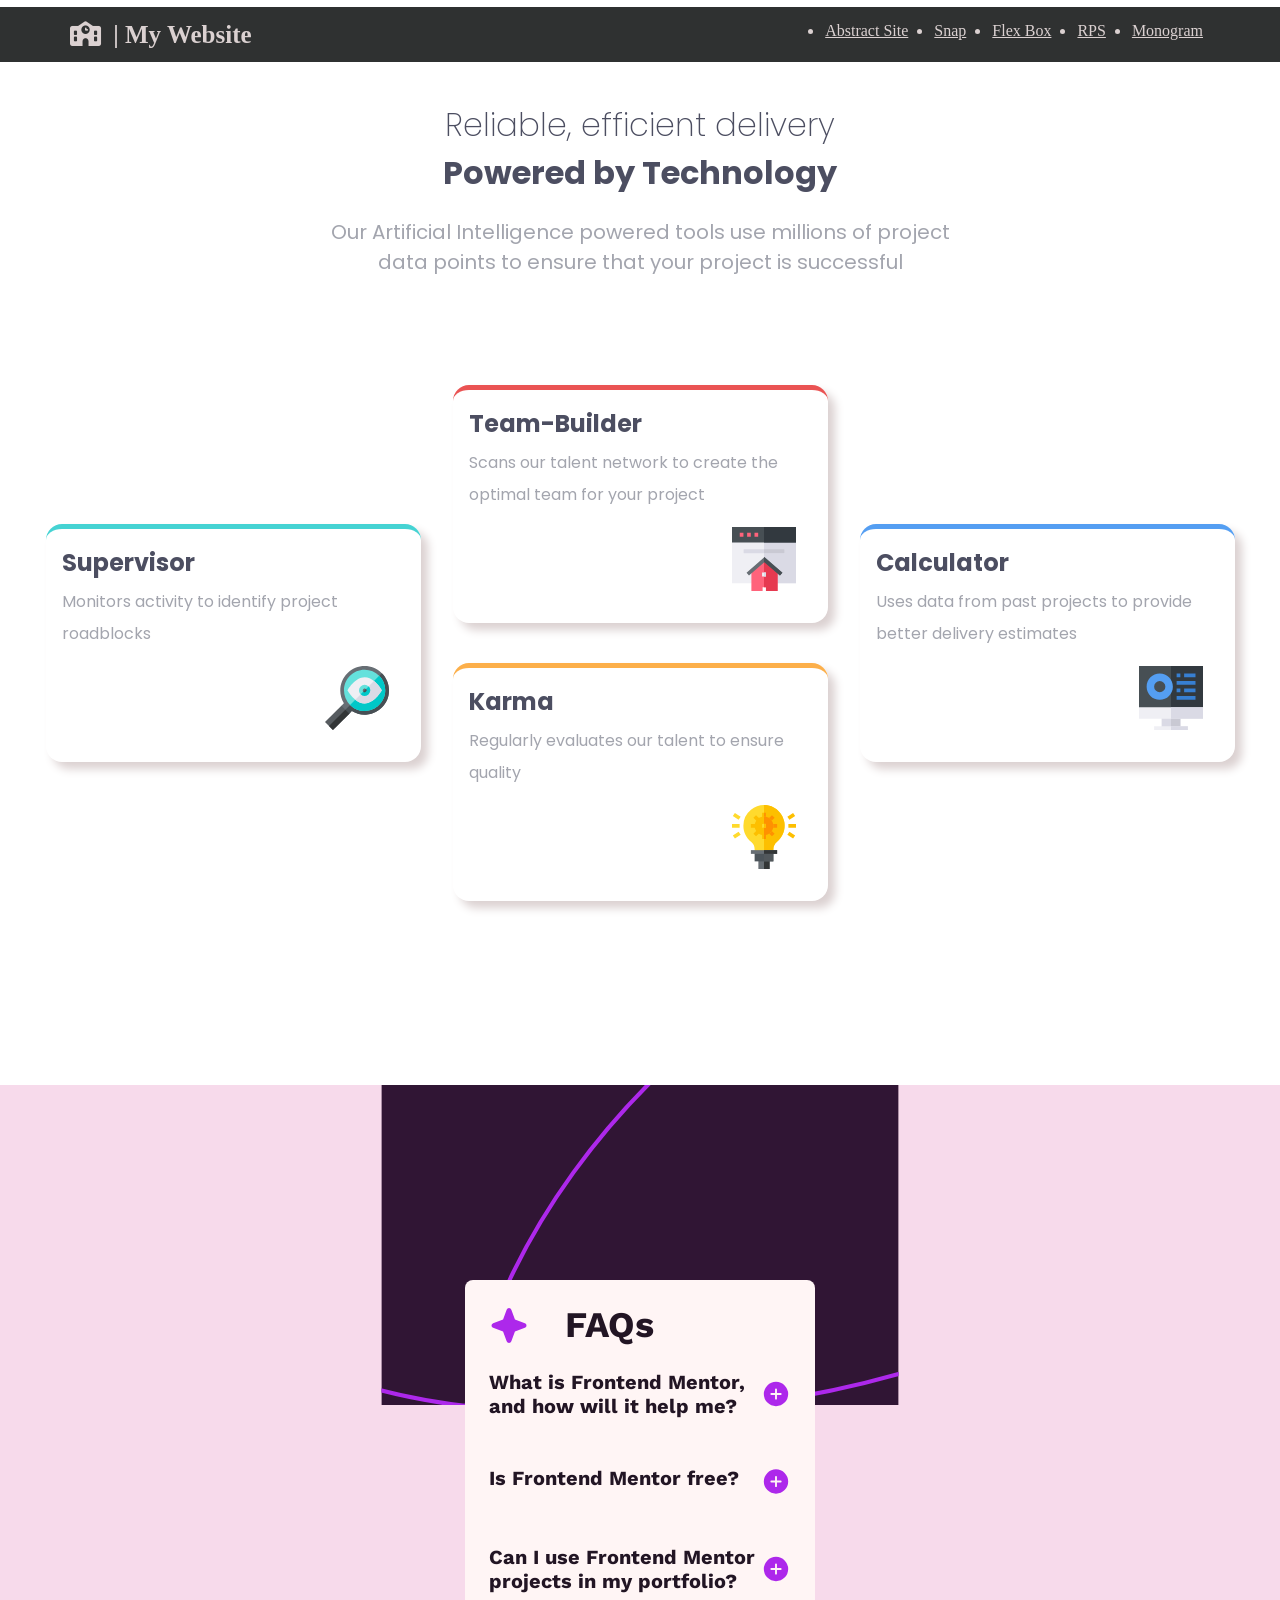
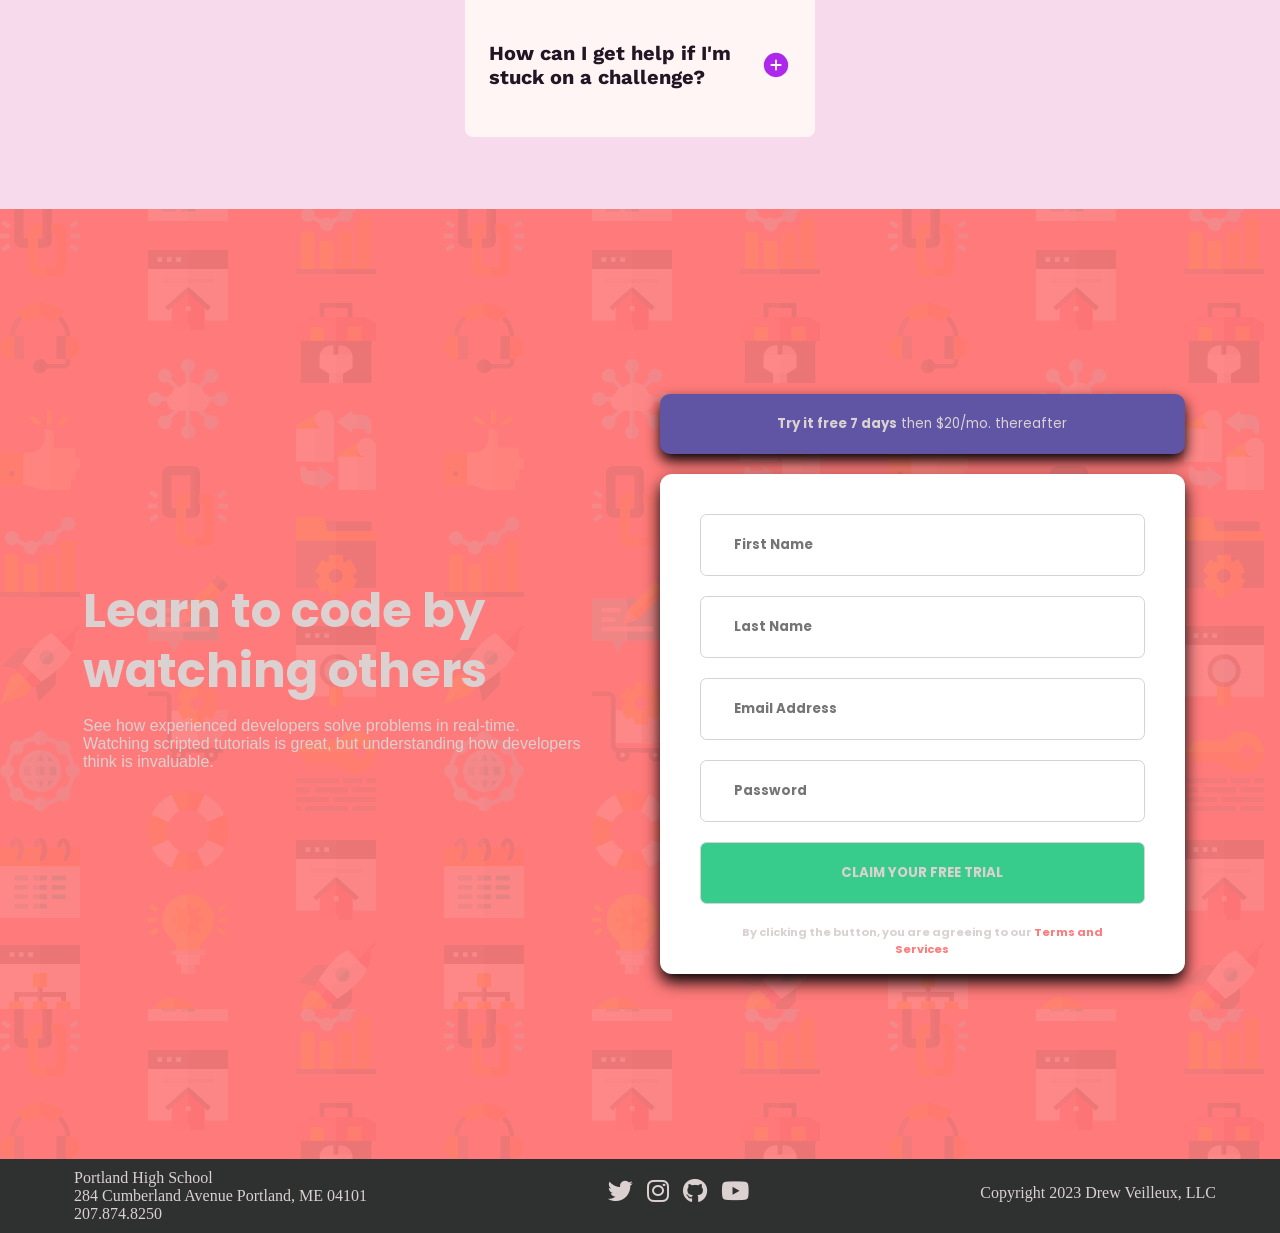
==== commit 6644ad30: "commit" ====
--- a/index.html
+++ b/index.html
@@ -29,7 +29,7 @@
         
         <ul class="list">
             <li class="list-item"><a class="header-links" href="./htmls/abstract.html">Abstract Site</a></li>
-            <li class="list-item"><a class="header-links" href="./htmls/strawberries.html">Strawberries</a></li>
+            <li class="list-item"><a class="header-links" href="./htmls/snap.html">Snap</a></li>
             <li class="list-item"><a class="header-links" href="./htmls/flex-box.html">Flex Box</a></li>
             <li class="list-item"><a class="header-links" href="./htmls/rps.html">RPS</a></li>
             <li class="list-item"><a class="header-links" href="./htmls/monogram.html">Monogram</a></li>
--- a/style.css
+++ b/style.css
@@ -289,14 +289,15 @@
 .explanation-sect {
     display: flex;
     flex-direction: column;
-    align-items: center;  
+    align-items: center; 
+    margin-right: 4em; 
 }
 
 .explanation-sect h3{
     font-weight: 700;
-    font-size: 3.5em;
+    font-size: 3em;
     width: 500px;
-    
+    line-height: 1.25em;
 }
 
 .explanation-sect p {
@@ -304,10 +305,11 @@
     font-size: 1em;
     width: 500px;
     padding: 1em 0;
+    
 }
 
 .form-sect {
-    width: 375px;
+    width: 550px;
     display: flex;
     flex-direction: column;
     align-items: center;
@@ -315,31 +317,49 @@
 }
 
 .the-form {
-    width: 315px;
-    height: 400px;
-    padding: 1.5em;
+    width: 525px;
+    height: 500px;
+    padding: 2.5em;
     background-color: white;
     border-radius: .75em;
     display: flex;
     flex-direction: column;
     align-items: center;
-
+    box-shadow: 0em .5em 1em black;
 }
 
 .the-form input {
-    height: 50px;
+    height: 75px;
     width: 100%;
-    padding: 1em;
-    font-family: 'Poppins', sans-serif;
-    font-weight: 600;
+    padding: 1.5em 2.5em;
+    font-family: 'Poppins', sans-serif;
+    font-weight: 700;
     border-radius: .5em;
-    border: 1px solid;
-    margin-bottom: 1em;
-}
+    border: 1px solid lightgray;
+    margin-bottom: 1.5em;
+    
+}
+
+.first-name{
+    color: black;
+}
+
+.last-name{
+    color: black;
+}
+
+.email-address{
+    color: black;
+}
+
+.password{
+    color: black;
+}
+
 
 .form-sect button {
-    width: 315px;
-    height: 80px;
+    width: 525px;
+    height: 60px;
     background-color: hsl(248, 32%, 49%);
     font-family: 'Poppins', sans-serif;
     padding: 0 5em;
@@ -351,7 +371,7 @@
 }
 
 .form-sect p {
-    width: 250px;
+    width: 400px;
     font-size: .7em;
     text-align: center;
     
@@ -375,6 +395,7 @@
     font-family: 'Poppins', sans-serif;
     font-weight: 600;
     background-color: hsl(154, 59%, 51%);
+    
 }
 
 
@@ -394,6 +415,7 @@
         display: flex;
         flex-direction: column;
         align-items: center;  
+        margin: 0;
     }
 
     .explanation-sect h3{
@@ -428,6 +450,7 @@
         display: flex;
         flex-direction: column;
         align-items: center;
+        margin: 0;
     }
 
     .the-form input {
@@ -437,8 +460,9 @@
         font-family: 'Poppins', sans-serif;
         font-weight: 600;
         border-radius: .5em;
-        border: 1px solid;
+        border: 1px solid lightgray;
         margin-bottom: 1em;
+        
     }
 
     .form-sect button {
@@ -479,6 +503,7 @@
         font-family: 'Poppins', sans-serif;
         font-weight: 600;
         background-color: hsl(154, 59%, 51%);
+        
     }
 }
 
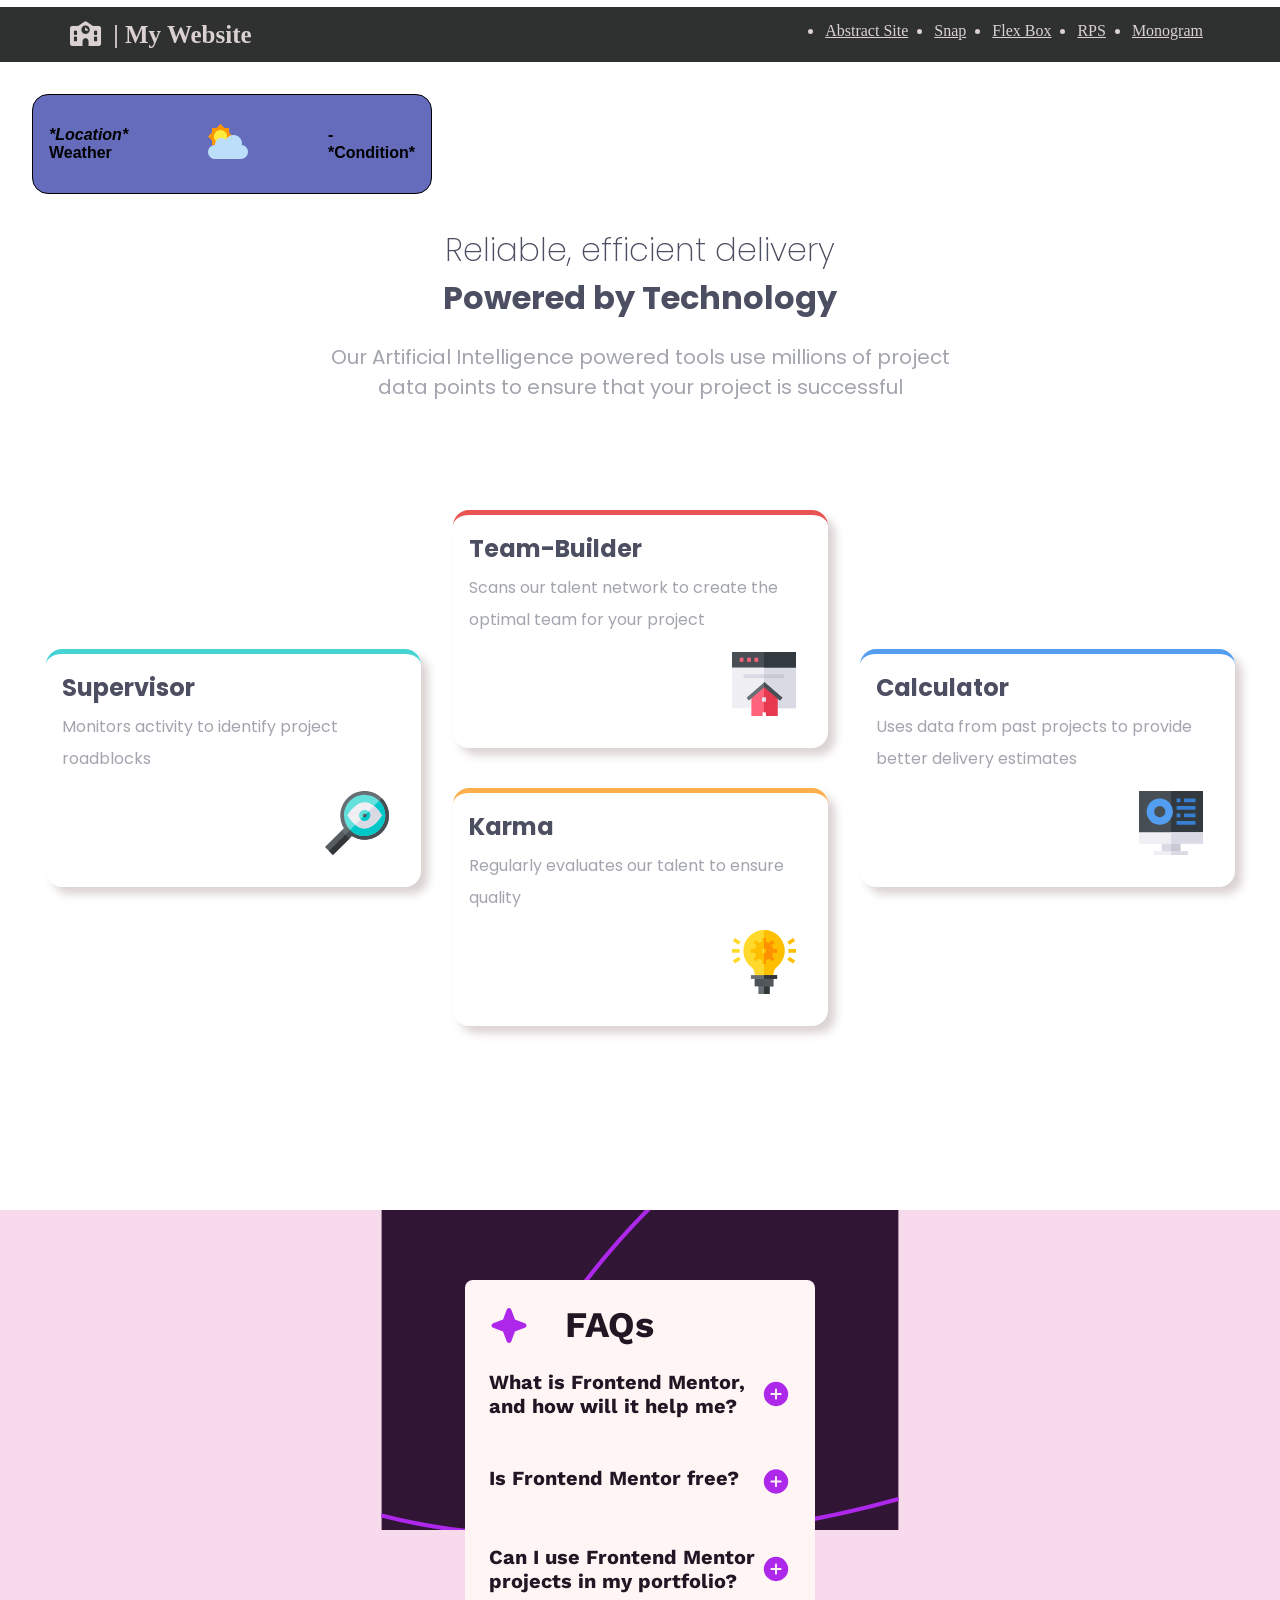
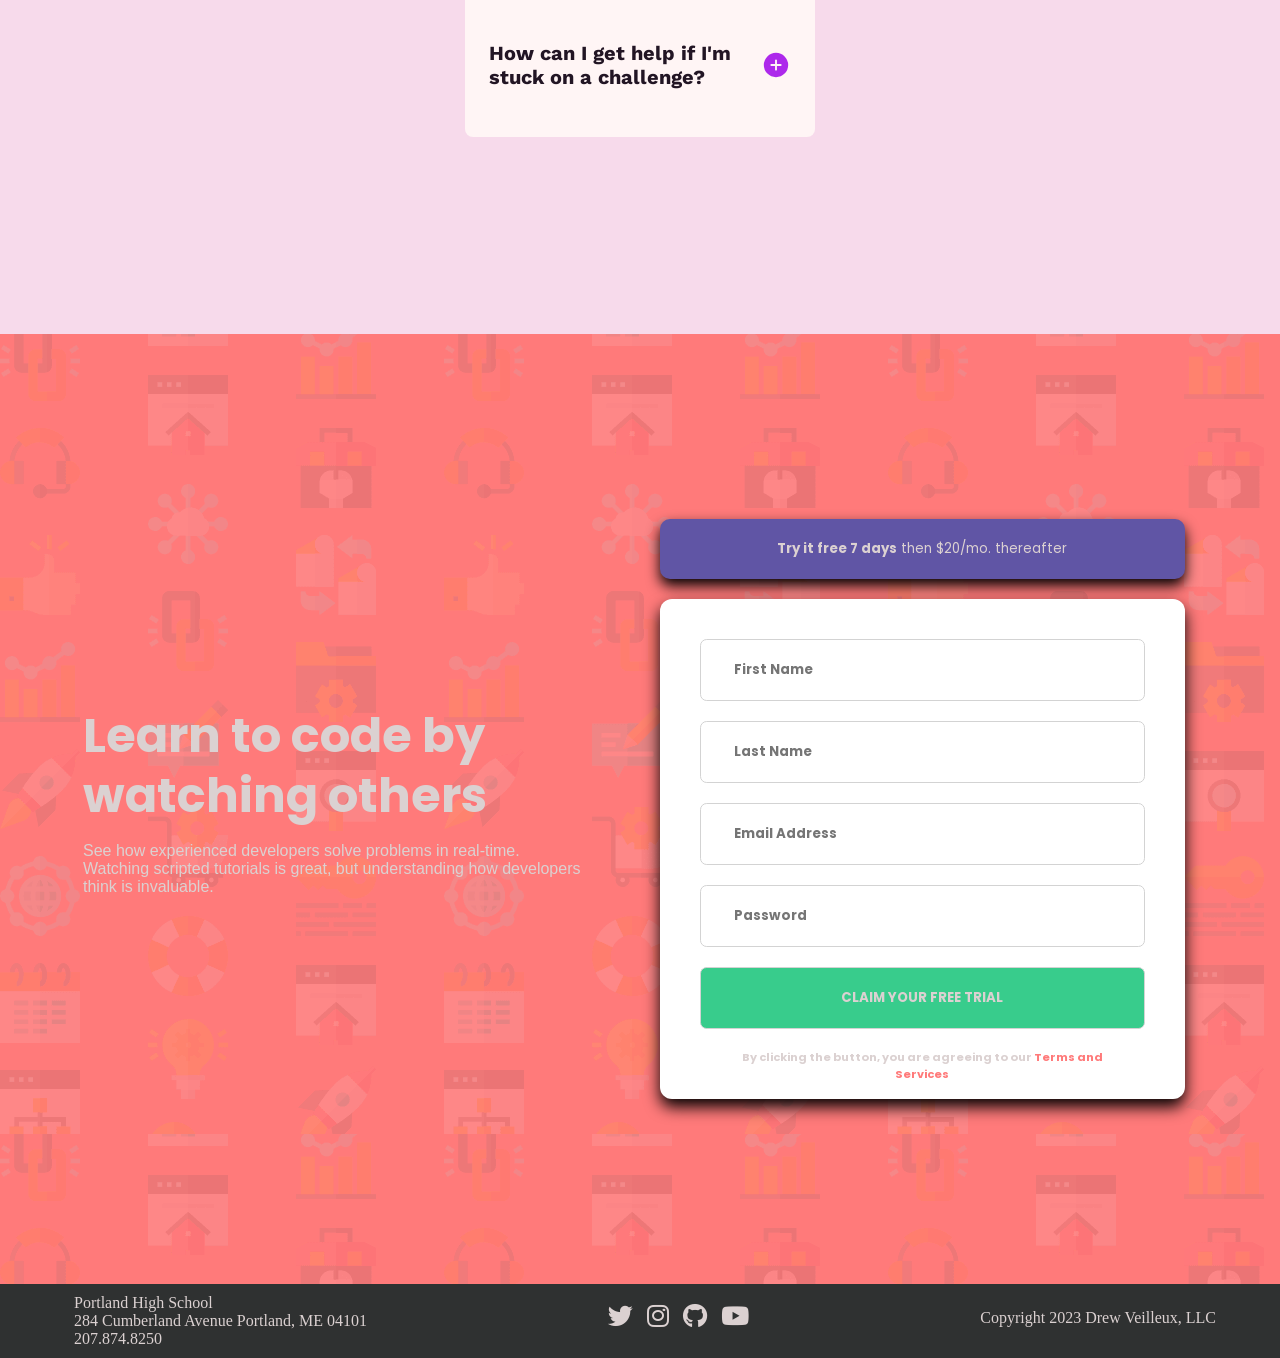
==== commit 635e6be7: "commit" ====
--- a/index.html
+++ b/index.html
@@ -39,6 +39,20 @@
 
     </header>
     
+    <div class="weather-container">
+        <div class="location-div">
+            <p class="city-weather">*Location*</p>
+            <p>Weather</p>
+        </div>
+        <div class="weather-img-div">
+            <img src="./Images/Html-images/partly-cloudy.png" alt="">
+        </div>
+        <div class="weather-conditions">
+            <p class="temperature">-</p>
+            <p class="condition">*Condition*</p>
+        </div>        
+    </div>
+
     <section class="section2">
         <div class="sect2-header">
             <h2>Reliable, efficient delivery</h2>
@@ -140,7 +154,7 @@
         <div class="link-area">
             <div class="link-area-list">
                 <div class="list-item"><a class="header-links" href="./htmls/abstract.html">Abstract Site</a></div>
-                <div class="list-item"><a class="header-links" href="./htmls/strawberries.html">Strawberries</a></div>
+                <div class="list-item"><a class="header-links" href="./htmls/snap.html">Snap</a></div>
                 <div class="list-item"><a class="header-links" href="./htmls/flex-box.html">Flex Box</a></div>
                 <div class="list-item"><a class="header-links" href="./htmls/rps.html">RPS</a></div>
                 <div class="list-item"><a class="header-links" href="./htmls/monogram.html">Monogram</a></div>
--- a/style.css
+++ b/style.css
@@ -398,7 +398,31 @@
     
 }
 
-
+.weather-container {
+    display: flex;
+    flex-direction: row;
+    width: 400px;
+    height: 100px;
+    border: 1px solid black;
+    justify-content: space-between;
+    align-items: center;
+    background-color: #646cbb;
+    padding: 0 1em;
+    margin-top: 2em;
+    margin-left: 2em;
+    border-radius: 1em;
+}
+
+.weather-container p {
+    color: black;
+    font-family: 'Segoe UI', Tahoma, Geneva, Verdana, sans-serif;
+    font-weight: 600;
+}
+
+.city-weather {
+    font-weight: 700;
+    font-style: italic;
+}
 
 
 
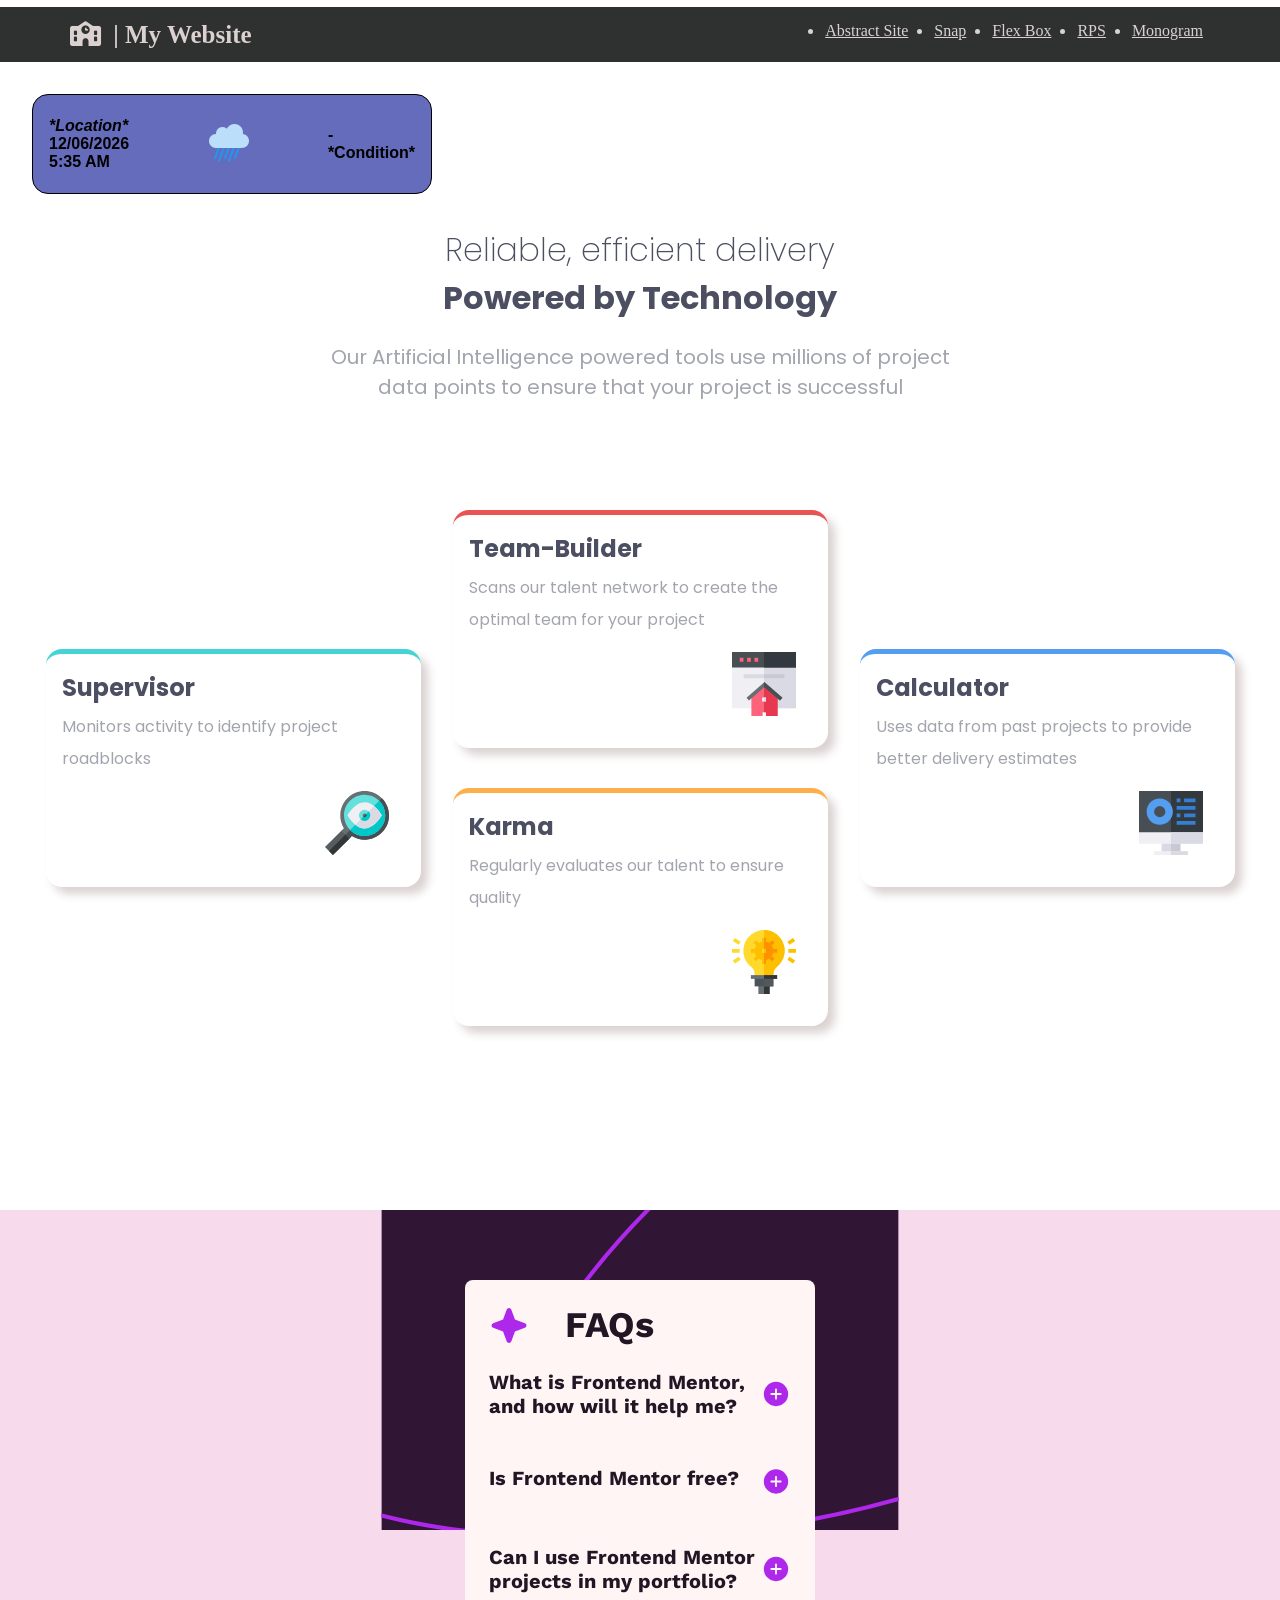
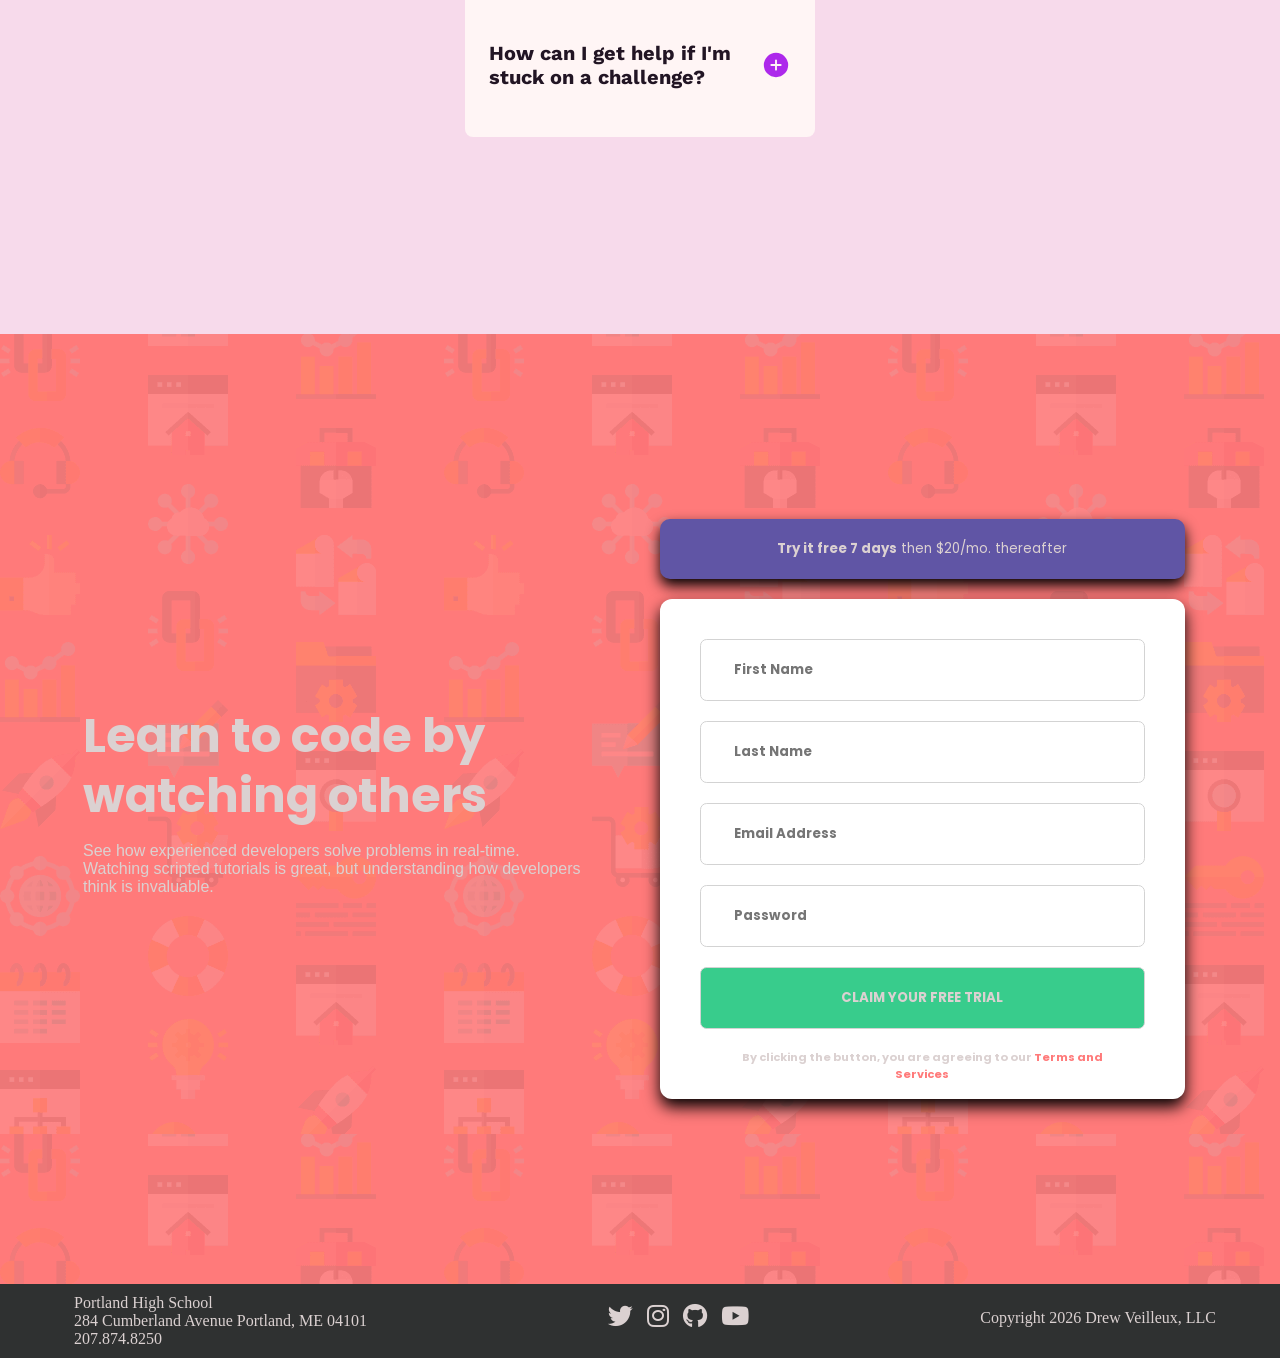
==== commit ee374e5c: "commit" ====
--- a/index.html
+++ b/index.html
@@ -42,10 +42,11 @@
     <div class="weather-container">
         <div class="location-div">
             <p class="city-weather">*Location*</p>
-            <p>Weather</p>
+            <p class="weather-date">00/00/0000</p>
+            <p class="weather-time"></p>
         </div>
         <div class="weather-img-div">
-            <img src="./Images/Html-images/partly-cloudy.png" alt="">
+            <img class="weather-img" src="./Images/Html-images/rain.png" alt="">
         </div>
         <div class="weather-conditions">
             <p class="temperature">-</p>
@@ -199,9 +200,9 @@
         </div>
 
         <div class="footer-right">
-            Copyright 2023 Drew Veilleux, LLC
+            Copyright <span class="copy-year">-</span> Drew Veilleux, LLC
         </div>
     </footer>
     <script src="./js/html.js"></script>
 </body>
-</html>
+</html>
--- a/style.css
+++ b/style.css
@@ -424,7 +424,9 @@
     font-style: italic;
 }
 
-
+.condition {
+    text-transform: capitalize;
+}
 
 
 
